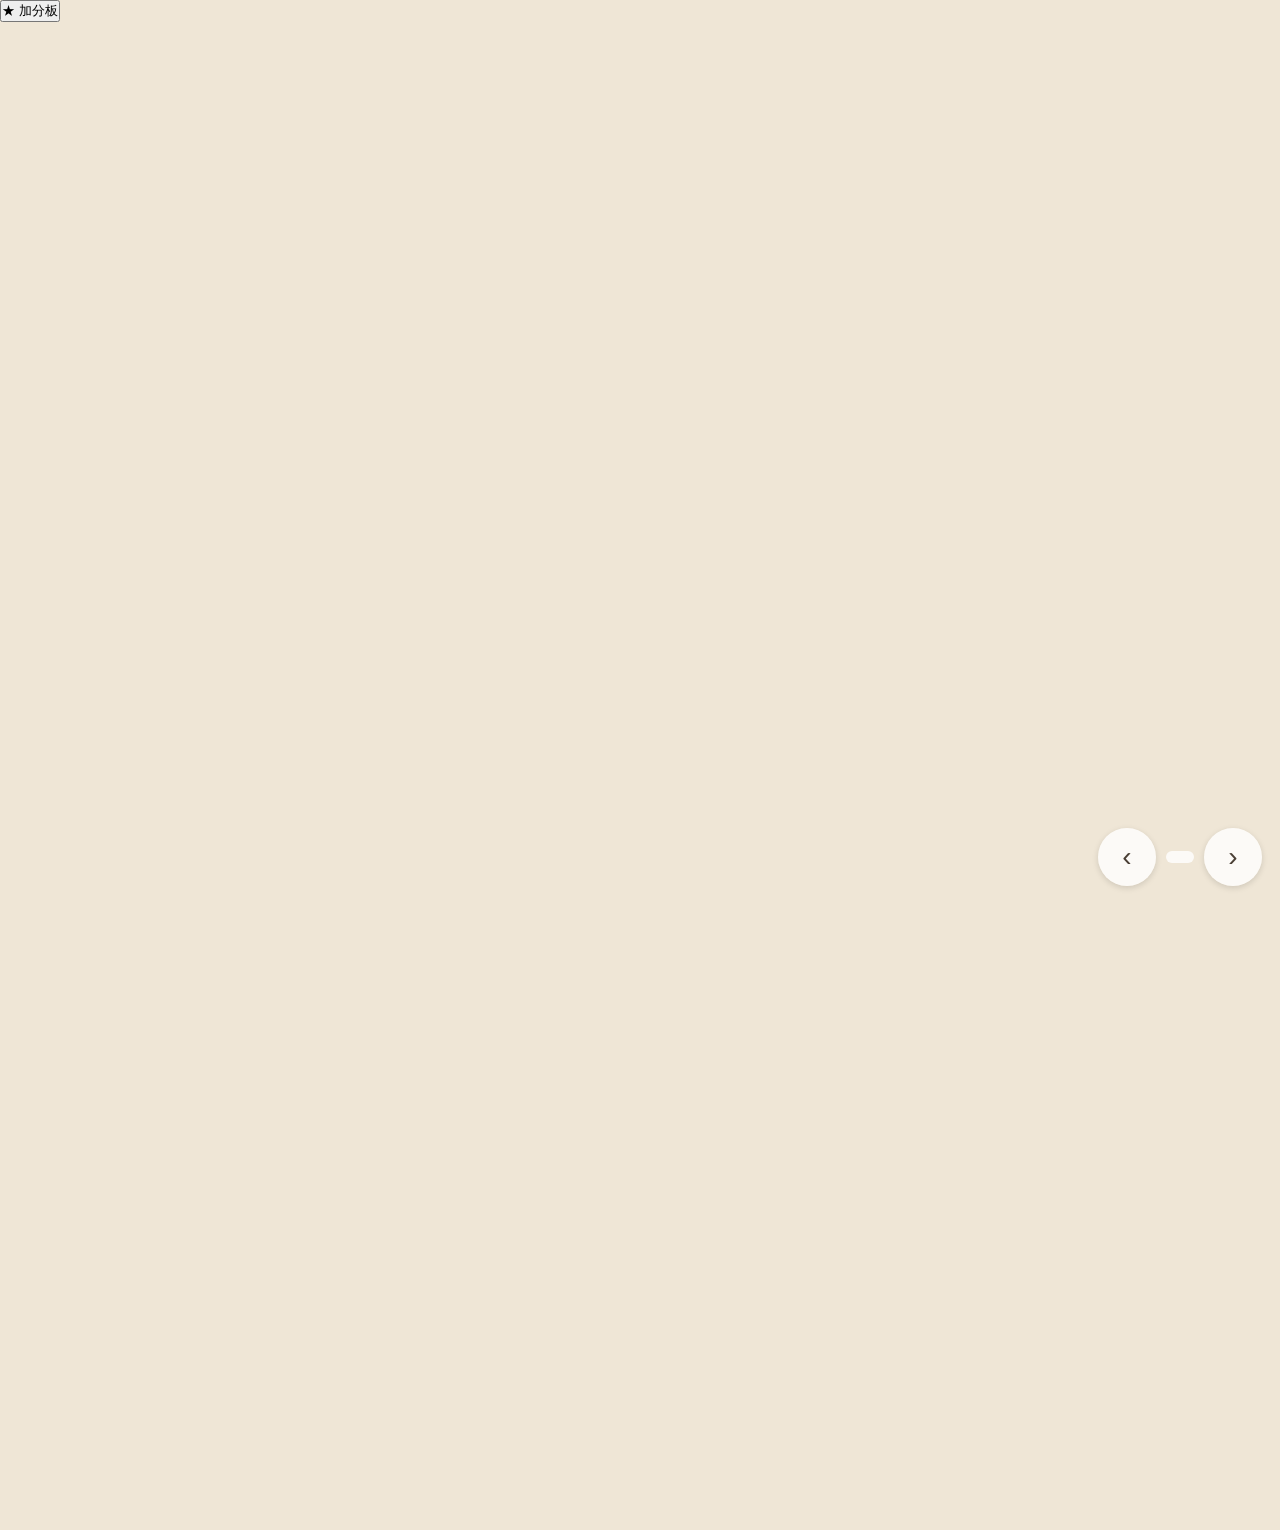
==== index.html @ 095a4ff4 "Add files via upload" ====
<!doctype html><html lang="zh-Hant-TW"><head><meta charset="utf-8"><meta name="viewport" content="width=device-width,initial-scale=1"><title>照片尋寶大冒險</title>
<link rel="preload" href="assets/huninn-subset.woff2" as="font" type="font/woff2" crossorigin><link rel="stylesheet" href="assets/tools.css"><style>@font-face{font-family:'Huninn';src:url('assets/huninn-subset.woff2') format('woff2');font-display:block}
:root{--cream:#FFF8EC;--sky:#BFE3F5;--mint:#C8EBD9;--butter:#FFE9A8;--blush:#F9D0D6;--ink:#4A3F35;--ink2:#7a6e63}
*{box-sizing:border-box;margin:0;padding:0}html,body{height:100%;background:#efe6d6;overflow:hidden}
body{font-family:'Huninn','jf open 粉圓','Noto Sans TC','Noto Sans CJK TC','Microsoft JhengHei',sans-serif;color:var(--ink)}
#stage{position:absolute;left:50%;top:50%;width:1920px;height:1080px;transform-origin:0 0}
.slide{position:absolute;inset:0;padding:80px 110px;display:none;flex-direction:column;align-items:center;background-color:var(--cream);overflow:hidden}
.slide.on{display:flex;animation:fade .45s ease}@keyframes fade{from{opacity:0;transform:translateY(14px)}to{opacity:1}}
.slide::before{content:'';position:absolute;inset:0;pointer-events:none;opacity:.5;background-image:url("data:image/svg+xml;utf8,<svg xmlns='http://www.w3.org/2000/svg' width='300' height='300'><filter id='n'><feTurbulence type='fractalNoise' baseFrequency='.8' numOctaves='3'/><feColorMatrix values='0 0 0 0 .55 0 0 0 0 .45 0 0 0 0 .3 0 0 0 .09 0'/></filter><rect width='100%' height='100%' filter='url(%23n)'/></svg>")}
.slide>*{position:relative;z-index:1}
.bg1{background:radial-gradient(closest-side,#BFE3F5cc,#BFE3F500) -120px -160px/900px 800px no-repeat,radial-gradient(closest-side,#F9D0D6cc,#F9D0D600) 1350px 620px/800px 700px no-repeat,radial-gradient(closest-side,#FFE9A8bb,#FFE9A800) 1250px -200px/700px 600px no-repeat,radial-gradient(closest-side,#C8EBD9bb,#C8EBD900) -100px 700px/700px 600px no-repeat,#FFF8EC}
.bg2{background:radial-gradient(closest-side,#C8EBD9cc,#C8EBD900) 1300px -180px/900px 800px no-repeat,radial-gradient(closest-side,#FFE9A8cc,#FFE9A800) -180px 600px/850px 700px no-repeat,radial-gradient(closest-side,#F9D0D6aa,#F9D0D600) 1450px 720px/600px 500px no-repeat,#FFF8EC}
.bg3{background:radial-gradient(closest-side,#F9D0D6cc,#F9D0D600) -150px -150px/850px 750px no-repeat,radial-gradient(closest-side,#BFE3F5cc,#BFE3F500) 1300px 600px/900px 750px no-repeat,radial-gradient(closest-side,#FFE9A8aa,#FFE9A800) 700px 800px/700px 500px no-repeat,#FFF8EC}
.bg4{background:radial-gradient(closest-side,#FFE9A8cc,#FFE9A800) -150px -180px/850px 750px no-repeat,radial-gradient(closest-side,#C8EBD9cc,#C8EBD900) 1350px 650px/800px 700px no-repeat,radial-gradient(closest-side,#BFE3F5aa,#BFE3F500) 1400px -200px/600px 600px no-repeat,#FFF8EC}
h1{font-size:170px;line-height:1.12;text-align:center;font-weight:normal;letter-spacing:8px;color:#3d6f9c;text-shadow:6px 6px 0 #fff}
h2{font-size:84px;font-weight:normal;margin-bottom:50px;letter-spacing:4px;padding:0 40px;background:linear-gradient(transparent 62%,#FFE9A8 62%,#FFE9A8 92%,transparent 92%)}
.title{justify-content:center}.kicker{font-size:44px;color:var(--ink2);background:#fff9;border-radius:40px;padding:10px 40px;margin-bottom:30px}
.steps3,.end3{display:flex;gap:36px;align-items:center;margin-top:60px;font-size:52px}.steps3>span:not(.arr),.end3>span{display:flex;align-items:center;gap:18px;background:#fffc;border-radius:60px;padding:14px 38px 14px 18px;box-shadow:0 6px 0 #0000000d}
.arr{color:#c9b9a5}.end{font-size:190px;color:#e07a8b}.big{font-size:60px;margin-top:20px}.end3{font-size:44px;gap:30px}
.cards3{display:flex;gap:56px;flex:1;align-items:center}.card{width:500px;height:560px;border-radius:60px;display:flex;flex-direction:column;align-items:center;justify-content:center;gap:24px;box-shadow:0 12px 0 #0000000f;border:5px solid #fff}
.card b{font-size:72px;font-weight:normal}.card p{font-size:46px;text-align:center;line-height:1.45;color:#5c5147}
.c-sky{background:#BFE3F5}.c-butter{background:#FFE9A8}.c-blush{background:#F9D0D6}
.rules{display:grid;grid-template-columns:1fr 1fr;gap:36px 56px;width:100%}.rule{display:flex;align-items:center;gap:34px;background:#fffd;border-radius:48px;padding:28px 40px;box-shadow:0 8px 0 #0000000d}
.ri{width:150px;height:150px;border-radius:50%;background:var(--mint);display:flex;align-items:center;justify-content:center;flex:none}.rule:nth-child(2) .ri{background:var(--sky)}.rule:nth-child(3) .ri{background:var(--blush)}.rule:nth-child(4) .ri{background:var(--butter)}
.rule b{font-size:62px;font-weight:normal}.rule p{font-size:40px;color:var(--ink2);margin-top:6px}
.banner{margin-top:44px;font-size:52px;background:#F9D0D6;border-radius:50px;padding:18px 56px}.banner b{color:#c0394f;font-weight:normal}
.cabs4{display:flex;gap:44px;flex:1;align-items:center}.cabc{width:370px;height:470px;background:#fffd;border-radius:50px;display:flex;flex-direction:column;align-items:center;justify-content:center;gap:26px;box-shadow:0 10px 0 #0000000d}
.cabc b{font-size:62px;font-weight:normal}.cabc:nth-child(1){border-bottom:14px solid var(--sky)}.cabc:nth-child(2){border-bottom:14px solid var(--butter)}.cabc:nth-child(3){border-bottom:14px solid var(--mint)}.cabc:nth-child(4){border-bottom:14px solid var(--blush)}
.foot{font-size:48px;margin-top:20px}.foot b{font-weight:normal;color:#3d6f9c}
.groups{display:flex;gap:56px;flex:1;align-items:center}.grp{width:500px;height:600px;border-radius:60px;border:8px solid;display:flex;flex-direction:column;align-items:center;justify-content:center;gap:10px}
.grp b{font-size:86px;font-weight:normal}.grp span{font-size:54px}.grp p{font-size:42px;text-align:center;line-height:1.5;margin-top:16px}.grp em{font-style:normal;color:#fff;border-radius:16px;padding:0 14px}.grp strong{font-weight:normal;font-size:52px}
.w5{display:flex;gap:30px;flex:1;align-items:center}.w{width:322px;height:620px;border-radius:56px;background:#fffd;border-top:22px solid var(--c);display:flex;flex-direction:column;align-items:center;padding-top:34px;box-shadow:0 10px 0 #0000000d}
.wi{width:150px;height:150px;border-radius:50%;background:var(--c);display:flex;align-items:center;justify-content:center}.w b{font-size:120px;font-weight:normal;line-height:1.25}
.wq{font-size:44px;text-align:center}.wf{font-size:34px;color:var(--ink2);margin-top:22px;background:#f6efe3;border-radius:20px;padding:6px 16px}
.toolslide{padding:70px 100px}
.reveal{flex-direction:row;align-items:center;gap:64px;padding:70px 90px}
.ph{background:#fff;padding:22px 22px 60px;border-radius:14px;box-shadow:0 18px 40px #6b553a33;transform:rotate(-1.6deg);flex:none}
.ph img{display:block;width:1040px;height:780px;object-fit:cover;border-radius:6px}.ph.wide img{width:1010px;height:568px}
.tape{position:absolute;top:-26px;left:50%;width:220px;height:52px;margin-left:-110px;background:#FFE9A8cc;transform:rotate(3deg);border-radius:4px}
.side{flex:1;display:flex;flex-direction:column;align-items:flex-start}.gt{color:#fff;font-size:40px;border-radius:40px;padding:6px 30px;border:5px solid #fff}
h3{font-size:84px;font-weight:normal;margin-top:16px;line-height:1.2}.codes{font-size:38px;color:var(--ink2);margin-bottom:18px}
.pr{list-style:none;display:flex;flex-direction:column;gap:20px;width:100%}.pr li{display:flex;align-items:center;gap:20px;background:#fffd;border-radius:40px;padding:8px 22px 8px 10px;border-left:16px solid var(--c)}
.pi{width:84px;height:84px;border-radius:50%;background:var(--c);display:flex;align-items:center;justify-content:center;flex:none}.pk{font-size:64px}.pq{font-size:46px;white-space:nowrap}
#nav{position:fixed;right:18px;bottom:14px;display:flex;gap:10px;align-items:center;z-index:9;font-family:inherit}
#nav button{width:58px;height:58px;border-radius:50%;border:none;background:#ffffffcc;color:#4A3F35;font-size:28px;cursor:pointer;box-shadow:0 2px 6px #0002}#count{background:#ffffffcc;border-radius:20px;padding:6px 14px;font-size:20px}
#bar{position:fixed;left:0;bottom:0;height:6px;background:linear-gradient(90deg,#8CC8EA,#8FD3B0,#F7C873,#F4A6B5);transition:width .3s;z-index:9}
body.shot #nav,body.shot #bar{display:none}
</style></head><body>
<div id="stage"><section class="slide bg1 title"><div class="kicker">資源班 · 戶外教學回顧</div><h1>照片尋寶<br>大冒險</h1>
<div class="steps3"><span><svg viewBox="0 0 64 64" width="70" height="70" aria-hidden="true"><circle cx="32" cy="32" r="31" fill="#BFE3F5"/><g fill="none" stroke="#4A3F35" stroke-width="3.6" stroke-linecap="round" stroke-linejoin="round"><circle cx="28" cy="28" r="13"/><path d="M38 38l12 12"/></g></svg>找一找</span><span class="arr">→</span><span><svg viewBox="0 0 64 64" width="70" height="70" aria-hidden="true"><circle cx="32" cy="32" r="31" fill="#FFE9A8"/><path d="M14 18h12a6 6 0 1 1 12 0h12v12a6 6 0 1 0 0 12v12H38a6 6 0 1 0-12 0H14V42a6 6 0 1 1 0-12z" fill="none" stroke="#4A3F35" stroke-width="3.6" stroke-linecap="round" stroke-linejoin="round"/></svg>拼一拼</span><span class="arr">→</span><span><svg viewBox="0 0 64 64" width="70" height="70" aria-hidden="true"><circle cx="32" cy="32" r="31" fill="#F9D0D6"/><g fill="none" stroke="#4A3F35" stroke-width="3.6" stroke-linecap="round" stroke-linejoin="round"><path d="M12 16h40v24H30l-10 9v-9h-8z"/><path d="M21 28h0M32 28h0M43 28h0" stroke-width="5"/></g></svg>說一說</span></div></section><section class="slide bg2"><h2>今天的任務</h2><div class="cards3">
<div class="card c-sky"><svg viewBox="0 0 64 64" width="110" height="110" aria-hidden="true"><g fill="none" stroke="#4A3F35" stroke-width="3.6" stroke-linecap="round" stroke-linejoin="round"><circle cx="28" cy="28" r="13"/><path d="M38 38l12 12"/></g></svg><b>1　找一找</b><p>照片被切成兩半，<br>藏在教室的櫃子裡</p></div>
<div class="card c-butter"><svg viewBox="0 0 64 64" width="110" height="110" aria-hidden="true"><path d="M14 18h12a6 6 0 1 1 12 0h12v12a6 6 0 1 0 0 12v12H38a6 6 0 1 0-12 0H14V42a6 6 0 1 1 0-12z" fill="none" stroke="#4A3F35" stroke-width="3.6" stroke-linecap="round" stroke-linejoin="round"/></svg><b>2　拼一拼</b><p>找到兩半，<br>把照片拼回來</p></div>
<div class="card c-blush"><svg viewBox="0 0 64 64" width="110" height="110" aria-hidden="true"><g fill="none" stroke="#4A3F35" stroke-width="3.6" stroke-linecap="round" stroke-linejoin="round"><path d="M12 16h40v24H30l-10 9v-9h-8z"/><path d="M21 28h0M32 28h0M43 28h0" stroke-width="5"/></g></svg><b>3　說一說</b><p>用「人事時地物」<br>說照片的故事</p></div></div></section><section class="slide bg3"><h2>尋寶規則</h2><div class="rules"><div class="rule"><div class="ri"><svg viewBox="0 0 64 64" width="96" height="96" aria-hidden="true"><g fill="none" stroke="#4A3F35" stroke-width="3.6" stroke-linecap="round" stroke-linejoin="round"><circle cx="22" cy="24" r="7"/><circle cx="42" cy="24" r="7"/><path d="M10 50c0-8 5-13 12-13s12 5 12 13M30 50c0-8 5-13 12-13s12 5 12 13"/></g></svg></div><div><b>兩個人一起找</b><p>手牽手，一起走</p></div></div><div class="rule"><div class="ri"><svg viewBox="0 0 64 64" width="96" height="96" aria-hidden="true"><g fill="none" stroke="#4A3F35" stroke-width="3.6" stroke-linecap="round" stroke-linejoin="round"><rect x="15" y="10" width="34" height="44" rx="4"/><path d="M32 10v44M27 32h0M37 32h0"/></g></svg></div><div><b>去四個櫃子找</b><p>每個櫃子都可能有</p></div></div><div class="rule"><div class="ri"><svg viewBox="0 0 64 64" width="96" height="96" aria-hidden="true"><path d="M32 50S13 38 13 25a9.5 9.5 0 0 1 19-3 9.5 9.5 0 0 1 19 3c0 13-19 25-19 25z" fill="none" stroke="#4A3F35" stroke-width="3.6" stroke-linecap="round" stroke-linejoin="round"/></svg></div><div><b>輕輕開、輕輕關</b><p>櫃子和東西要愛惜</p></div></div><div class="rule"><div class="ri"><svg viewBox="0 0 64 64" width="96" height="96" aria-hidden="true"><g fill="none" stroke="#4A3F35" stroke-width="3.6" stroke-linecap="round" stroke-linejoin="round"><path d="M20 10v26h24V10M18 36h28M22 36v18M42 36v18M20 22h24"/></g></svg></div><div><b>找齊 4 片回座位</b><p>安靜坐好等大家</p></div></div></div>
<div class="banner">看到別組的照片：<b>不要拿</b>，輕輕放回去</div></section><section class="slide bg4"><h2>寶藏藏在這四個櫃子</h2><div class="cabs4"><div class="cabc"><svg viewBox="0 0 100 100" width="210" height="210"><rect x="8" y="8" width="84" height="84" rx="10" fill="#FFFDF7" fill="none" stroke="#4A3F35" stroke-width="3" stroke-linecap="round" stroke-linejoin="round"/><path d="M8 36h84M8 64h84" fill="none" stroke="#4A3F35" stroke-width="3" stroke-linecap="round" stroke-linejoin="round"/><rect x="16" y="12" width="9" height="24" rx="2" fill="#F4A6B5" fill="none" stroke="#4A3F35" stroke-width="3" stroke-linecap="round" stroke-linejoin="round"/><rect x="19" y="40" width="9" height="24" rx="2" fill="#F4A6B5" fill="none" stroke="#4A3F35" stroke-width="3" stroke-linecap="round" stroke-linejoin="round"/><rect x="28" y="16" width="9" height="20" rx="2" fill="#8CC8EA" fill="none" stroke="#4A3F35" stroke-width="3" stroke-linecap="round" stroke-linejoin="round"/><rect x="31" y="44" width="9" height="20" rx="2" fill="#C4B2E8" fill="none" stroke="#4A3F35" stroke-width="3" stroke-linecap="round" stroke-linejoin="round"/><rect x="40" y="12" width="9" height="24" rx="2" fill="#F7C873" fill="none" stroke="#4A3F35" stroke-width="3" stroke-linecap="round" stroke-linejoin="round"/><rect x="43" y="40" width="9" height="24" rx="2" fill="#8FD3B0" fill="none" stroke="#4A3F35" stroke-width="3" stroke-linecap="round" stroke-linejoin="round"/><rect x="52" y="16" width="9" height="20" rx="2" fill="#8FD3B0" fill="none" stroke="#4A3F35" stroke-width="3" stroke-linecap="round" stroke-linejoin="round"/><rect x="55" y="44" width="9" height="20" rx="2" fill="#F7C873" fill="none" stroke="#4A3F35" stroke-width="3" stroke-linecap="round" stroke-linejoin="round"/><rect x="64" y="12" width="9" height="24" rx="2" fill="#C4B2E8" fill="none" stroke="#4A3F35" stroke-width="3" stroke-linecap="round" stroke-linejoin="round"/><rect x="67" y="40" width="9" height="24" rx="2" fill="#8CC8EA" fill="none" stroke="#4A3F35" stroke-width="3" stroke-linecap="round" stroke-linejoin="round"/><rect x="76" y="16" width="9" height="20" rx="2" fill="#F4A6B5" fill="none" stroke="#4A3F35" stroke-width="3" stroke-linecap="round" stroke-linejoin="round"/><rect x="79" y="44" width="9" height="20" rx="2" fill="#F4A6B5" fill="none" stroke="#4A3F35" stroke-width="3" stroke-linecap="round" stroke-linejoin="round"/><rect x="20" y="70" width="60" height="16" rx="4" fill="#FFE9A8" fill="none" stroke="#4A3F35" stroke-width="3" stroke-linecap="round" stroke-linejoin="round"/></svg><b>書櫃</b></div><div class="cabc"><svg viewBox="0 0 100 100" width="210" height="210"><rect x="8" y="8" width="84" height="84" rx="10" fill="#FFFDF7" fill="none" stroke="#4A3F35" stroke-width="3" stroke-linecap="round" stroke-linejoin="round"/><path d="M50 8v84" fill="none" stroke="#4A3F35" stroke-width="3" stroke-linecap="round" stroke-linejoin="round"/><circle cx="44" cy="50" r="2.5" fill="#4A3F35"/><circle cx="56" cy="50" r="2.5" fill="#4A3F35"/><path d="M50 22l5 10 11 1.5-8 7.5 2 11-10-5.5-10 5.5 2-11-8-7.5 11-1.5z" fill="#F7C873" stroke="#4A3F35" stroke-width="2.5" stroke-linejoin="round"/><rect x="32" y="64" width="36" height="20" rx="3" fill="#F4A6B5" fill="none" stroke="#4A3F35" stroke-width="3" stroke-linecap="round" stroke-linejoin="round"/><path d="M50 64v20" fill="none" stroke="#4A3F35" stroke-width="3" stroke-linecap="round" stroke-linejoin="round"/></svg><b>獎品櫃</b></div><div class="cabc"><svg viewBox="0 0 100 100" width="210" height="210"><rect x="8" y="8" width="84" height="84" rx="10" fill="#8CC8EA55" fill="none" stroke="#4A3F35" stroke-width="3" stroke-linecap="round" stroke-linejoin="round"/><path d="M8 50h84" fill="none" stroke="#4A3F35" stroke-width="3" stroke-linecap="round" stroke-linejoin="round"/><rect x="40" y="26" width="20" height="5" rx="2.5" fill="#4A3F35"/><rect x="40" y="68" width="20" height="5" rx="2.5" fill="#4A3F35"/><circle cx="78" cy="22" r="0"/><text x="50" y="47" font-size="0"/><circle cx="80" cy="80" r="15" fill="#fff" stroke="#4A3F35" stroke-width="2.5"/><text x="80" y="86.5" text-anchor="middle" font-size="18" fill="#4A3F35" font-family="Huninn">前</text></svg><b>前面櫃子</b></div><div class="cabc"><svg viewBox="0 0 100 100" width="210" height="210"><rect x="8" y="8" width="84" height="84" rx="10" fill="#8FD3B055" fill="none" stroke="#4A3F35" stroke-width="3" stroke-linecap="round" stroke-linejoin="round"/><path d="M8 50h84" fill="none" stroke="#4A3F35" stroke-width="3" stroke-linecap="round" stroke-linejoin="round"/><rect x="40" y="26" width="20" height="5" rx="2.5" fill="#4A3F35"/><rect x="40" y="68" width="20" height="5" rx="2.5" fill="#4A3F35"/><circle cx="78" cy="22" r="0"/><text x="50" y="47" font-size="0"/><circle cx="80" cy="80" r="15" fill="#fff" stroke="#4A3F35" stroke-width="2.5"/><text x="80" y="86.5" text-anchor="middle" font-size="18" fill="#4A3F35" font-family="Huninn">後</text></svg><b>後面櫃子</b></div></div><p class="foot">打開櫃子，<b>看一看、找一找</b>。找完記得關好喔！</p></section><section class="slide bg1"><h2>認識你的組別</h2><div class="groups"><div class="grp" style="background:#FBD9D6;border-color:#E0564F"><svg viewBox="0 0 100 100" width="150" height="150" fill="#E0564F" stroke="#fff" stroke-width="6" stroke-linejoin="round"><path d="M50 6l13 28 30 3-23 20 7 30-27-16-27 16 7-30L7 37l30-3z"/></svg><b style="color:#E0564F">第1組</b><span>紅色 ★</span><p>找 <em style="background:#E0564F">★</em> 標籤的照片<br>一共 <strong>4 片</strong></p></div><div class="grp" style="background:#D3E6F7;border-color:#3A7FC2"><svg viewBox="0 0 100 100" width="150" height="150" fill="#3A7FC2" stroke="#fff" stroke-width="6" stroke-linejoin="round"><circle cx="50" cy="50" r="40"/></svg><b style="color:#3A7FC2">第2組</b><span>藍色 ●</span><p>找 <em style="background:#3A7FC2">●</em> 標籤的照片<br>一共 <strong>4 片</strong></p></div><div class="grp" style="background:#D2EEDD;border-color:#3C9A63"><svg viewBox="0 0 100 100" width="150" height="150" fill="#3C9A63" stroke="#fff" stroke-width="6" stroke-linejoin="round"><path d="M50 8l44 80H6z"/></svg><b style="color:#3C9A63">第3組</b><span>綠色 ▲</span><p>找 <em style="background:#3C9A63">▲</em> 標籤的照片<br>一共 <strong>4 片</strong></p></div></div><p class="foot">看照片角落的標籤：顏色＋符號＝你們組的！</p></section><section class="slide bg2"><h2>人、事、時、地、物</h2><div class="w5"><div class="w" style="--c:#F4A6B5"><div class="wi"><svg viewBox="0 0 64 64" width="100" height="100" aria-hidden="true"><circle cx="32" cy="23" r="9" fill="none" stroke="#4A3F35" stroke-width="3.6" stroke-linecap="round" stroke-linejoin="round"/><path d="M16 50c0-9 7-15 16-15s16 6 16 15" fill="none" stroke="#4A3F35" stroke-width="3.6" stroke-linecap="round" stroke-linejoin="round"/></svg></div><b>人</b><p class="wq">照片裡有誰？</p><p class="wf">照片裡有＿＿＿</p></div><div class="w" style="--c:#F7C873"><div class="wi"><svg viewBox="0 0 64 64" width="100" height="100" aria-hidden="true"><g fill="none" stroke="#4A3F35" stroke-width="3.6" stroke-linecap="round" stroke-linejoin="round"><ellipse cx="24" cy="38" rx="6" ry="9"/><ellipse cx="41" cy="26" rx="6" ry="9"/></g><g fill="#4A3F35"><circle cx="19" cy="25" r="2.2"/><circle cx="25" cy="24" r="2.2"/><circle cx="30" cy="26" r="2.2"/><circle cx="36" cy="13" r="2.2"/><circle cx="42" cy="12" r="2.2"/><circle cx="47" cy="14" r="2.2"/></g></svg></div><b>事</b><p class="wq">他們在做什麼？</p><p class="wf">他們在＿＿＿</p></div><div class="w" style="--c:#8CC8EA"><div class="wi"><svg viewBox="0 0 64 64" width="100" height="100" aria-hidden="true"><circle cx="32" cy="32" r="18" fill="none" stroke="#4A3F35" stroke-width="3.6" stroke-linecap="round" stroke-linejoin="round"/><path d="M32 22v11l8 5" fill="none" stroke="#4A3F35" stroke-width="3.6" stroke-linecap="round" stroke-linejoin="round"/></svg></div><b>時</b><p class="wq">什麼時候？</p><p class="wf">＿＿＿</p></div><div class="w" style="--c:#8FD3B0"><div class="wi"><svg viewBox="0 0 64 64" width="100" height="100" aria-hidden="true"><path d="M32 51s-14-14-14-25a14 14 0 0 1 28 0c0 11-14 25-14 25z" fill="none" stroke="#4A3F35" stroke-width="3.6" stroke-linecap="round" stroke-linejoin="round"/><circle cx="32" cy="26" r="5" fill="none" stroke="#4A3F35" stroke-width="3.6" stroke-linecap="round" stroke-linejoin="round"/></svg></div><b>地</b><p class="wq">在哪裡？</p><p class="wf">在＿＿＿</p></div><div class="w" style="--c:#C4B2E8"><div class="wi"><svg viewBox="0 0 64 64" width="100" height="100" aria-hidden="true"><g fill="none" stroke="#4A3F35" stroke-width="3.6" stroke-linecap="round" stroke-linejoin="round"><rect x="15" y="27" width="34" height="22" rx="3"/><rect x="12" y="19" width="40" height="9" rx="3"/><path d="M32 19v30"/><path d="M32 19c-4-8-13-7-11-1 1 2 6 2 11 1zM32 19c4-8 13-7 11-1-1 2-6 2-11 1z"/></g></svg></div><b>物</b><p class="wq">看到什麼東西？</p><p class="wf">我看到＿＿＿</p></div></div><p class="foot">說完整的句子：「照片裡有… 他們在…」</p></section><section class="slide bg4 toolslide" data-tool="wheel"><div class="ph-wheel" style="width:100%;flex:1;display:flex"></div></section><section class="slide bg2 reveal"><div class="ph "><div class="tape"></div><img src="assets/photo1.jpg" alt="照片1"></div>
<div class="side"><div class="gt" style="background:#E0564F">★ 第1組 紅色</div><h3>揭曉！照片 1</h3><div class="codes">1-A ＋ 1-B</div><ul class="pr"><li style="--c:#F4A6B5"><span class="pi"><svg viewBox="0 0 64 64" width="56" height="56" aria-hidden="true"><circle cx="32" cy="23" r="9" fill="none" stroke="#4A3F35" stroke-width="3.6" stroke-linecap="round" stroke-linejoin="round"/><path d="M16 50c0-9 7-15 16-15s16 6 16 15" fill="none" stroke="#4A3F35" stroke-width="3.6" stroke-linecap="round" stroke-linejoin="round"/></svg></span><span class="pk">人</span><span class="pq">照片裡有誰？</span></li><li style="--c:#F7C873"><span class="pi"><svg viewBox="0 0 64 64" width="56" height="56" aria-hidden="true"><g fill="none" stroke="#4A3F35" stroke-width="3.6" stroke-linecap="round" stroke-linejoin="round"><ellipse cx="24" cy="38" rx="6" ry="9"/><ellipse cx="41" cy="26" rx="6" ry="9"/></g><g fill="#4A3F35"><circle cx="19" cy="25" r="2.2"/><circle cx="25" cy="24" r="2.2"/><circle cx="30" cy="26" r="2.2"/><circle cx="36" cy="13" r="2.2"/><circle cx="42" cy="12" r="2.2"/><circle cx="47" cy="14" r="2.2"/></g></svg></span><span class="pk">事</span><span class="pq">他們在做什麼？</span></li><li style="--c:#8CC8EA"><span class="pi"><svg viewBox="0 0 64 64" width="56" height="56" aria-hidden="true"><circle cx="32" cy="32" r="18" fill="none" stroke="#4A3F35" stroke-width="3.6" stroke-linecap="round" stroke-linejoin="round"/><path d="M32 22v11l8 5" fill="none" stroke="#4A3F35" stroke-width="3.6" stroke-linecap="round" stroke-linejoin="round"/></svg></span><span class="pk">時</span><span class="pq">什麼時候？</span></li><li style="--c:#8FD3B0"><span class="pi"><svg viewBox="0 0 64 64" width="56" height="56" aria-hidden="true"><path d="M32 51s-14-14-14-25a14 14 0 0 1 28 0c0 11-14 25-14 25z" fill="none" stroke="#4A3F35" stroke-width="3.6" stroke-linecap="round" stroke-linejoin="round"/><circle cx="32" cy="26" r="5" fill="none" stroke="#4A3F35" stroke-width="3.6" stroke-linecap="round" stroke-linejoin="round"/></svg></span><span class="pk">地</span><span class="pq">在哪裡？</span></li><li style="--c:#C4B2E8"><span class="pi"><svg viewBox="0 0 64 64" width="56" height="56" aria-hidden="true"><g fill="none" stroke="#4A3F35" stroke-width="3.6" stroke-linecap="round" stroke-linejoin="round"><rect x="15" y="27" width="34" height="22" rx="3"/><rect x="12" y="19" width="40" height="9" rx="3"/><path d="M32 19v30"/><path d="M32 19c-4-8-13-7-11-1 1 2 6 2 11 1zM32 19c4-8 13-7 11-1-1 2-6 2-11 1z"/></g></svg></span><span class="pk">物</span><span class="pq">看到什麼東西？</span></li></ul></div></section><section class="slide bg3 reveal"><div class="ph "><div class="tape"></div><img src="assets/photo2.jpg" alt="照片2"></div>
<div class="side"><div class="gt" style="background:#E0564F">★ 第1組 紅色</div><h3>揭曉！照片 2</h3><div class="codes">2-A ＋ 2-B</div><ul class="pr"><li style="--c:#F4A6B5"><span class="pi"><svg viewBox="0 0 64 64" width="56" height="56" aria-hidden="true"><circle cx="32" cy="23" r="9" fill="none" stroke="#4A3F35" stroke-width="3.6" stroke-linecap="round" stroke-linejoin="round"/><path d="M16 50c0-9 7-15 16-15s16 6 16 15" fill="none" stroke="#4A3F35" stroke-width="3.6" stroke-linecap="round" stroke-linejoin="round"/></svg></span><span class="pk">人</span><span class="pq">照片裡有誰？</span></li><li style="--c:#F7C873"><span class="pi"><svg viewBox="0 0 64 64" width="56" height="56" aria-hidden="true"><g fill="none" stroke="#4A3F35" stroke-width="3.6" stroke-linecap="round" stroke-linejoin="round"><ellipse cx="24" cy="38" rx="6" ry="9"/><ellipse cx="41" cy="26" rx="6" ry="9"/></g><g fill="#4A3F35"><circle cx="19" cy="25" r="2.2"/><circle cx="25" cy="24" r="2.2"/><circle cx="30" cy="26" r="2.2"/><circle cx="36" cy="13" r="2.2"/><circle cx="42" cy="12" r="2.2"/><circle cx="47" cy="14" r="2.2"/></g></svg></span><span class="pk">事</span><span class="pq">他們在做什麼？</span></li><li style="--c:#8CC8EA"><span class="pi"><svg viewBox="0 0 64 64" width="56" height="56" aria-hidden="true"><circle cx="32" cy="32" r="18" fill="none" stroke="#4A3F35" stroke-width="3.6" stroke-linecap="round" stroke-linejoin="round"/><path d="M32 22v11l8 5" fill="none" stroke="#4A3F35" stroke-width="3.6" stroke-linecap="round" stroke-linejoin="round"/></svg></span><span class="pk">時</span><span class="pq">什麼時候？</span></li><li style="--c:#8FD3B0"><span class="pi"><svg viewBox="0 0 64 64" width="56" height="56" aria-hidden="true"><path d="M32 51s-14-14-14-25a14 14 0 0 1 28 0c0 11-14 25-14 25z" fill="none" stroke="#4A3F35" stroke-width="3.6" stroke-linecap="round" stroke-linejoin="round"/><circle cx="32" cy="26" r="5" fill="none" stroke="#4A3F35" stroke-width="3.6" stroke-linecap="round" stroke-linejoin="round"/></svg></span><span class="pk">地</span><span class="pq">在哪裡？</span></li><li style="--c:#C4B2E8"><span class="pi"><svg viewBox="0 0 64 64" width="56" height="56" aria-hidden="true"><g fill="none" stroke="#4A3F35" stroke-width="3.6" stroke-linecap="round" stroke-linejoin="round"><rect x="15" y="27" width="34" height="22" rx="3"/><rect x="12" y="19" width="40" height="9" rx="3"/><path d="M32 19v30"/><path d="M32 19c-4-8-13-7-11-1 1 2 6 2 11 1zM32 19c4-8 13-7 11-1-1 2-6 2-11 1z"/></g></svg></span><span class="pk">物</span><span class="pq">看到什麼東西？</span></li></ul></div></section><section class="slide bg4 reveal"><div class="ph wide"><div class="tape"></div><img src="assets/photo3.jpg" alt="照片3"></div>
<div class="side"><div class="gt" style="background:#3A7FC2">● 第2組 藍色</div><h3>揭曉！照片 3</h3><div class="codes">3-A ＋ 3-B</div><ul class="pr"><li style="--c:#F4A6B5"><span class="pi"><svg viewBox="0 0 64 64" width="56" height="56" aria-hidden="true"><circle cx="32" cy="23" r="9" fill="none" stroke="#4A3F35" stroke-width="3.6" stroke-linecap="round" stroke-linejoin="round"/><path d="M16 50c0-9 7-15 16-15s16 6 16 15" fill="none" stroke="#4A3F35" stroke-width="3.6" stroke-linecap="round" stroke-linejoin="round"/></svg></span><span class="pk">人</span><span class="pq">照片裡有誰？</span></li><li style="--c:#F7C873"><span class="pi"><svg viewBox="0 0 64 64" width="56" height="56" aria-hidden="true"><g fill="none" stroke="#4A3F35" stroke-width="3.6" stroke-linecap="round" stroke-linejoin="round"><ellipse cx="24" cy="38" rx="6" ry="9"/><ellipse cx="41" cy="26" rx="6" ry="9"/></g><g fill="#4A3F35"><circle cx="19" cy="25" r="2.2"/><circle cx="25" cy="24" r="2.2"/><circle cx="30" cy="26" r="2.2"/><circle cx="36" cy="13" r="2.2"/><circle cx="42" cy="12" r="2.2"/><circle cx="47" cy="14" r="2.2"/></g></svg></span><span class="pk">事</span><span class="pq">他們在做什麼？</span></li><li style="--c:#8CC8EA"><span class="pi"><svg viewBox="0 0 64 64" width="56" height="56" aria-hidden="true"><circle cx="32" cy="32" r="18" fill="none" stroke="#4A3F35" stroke-width="3.6" stroke-linecap="round" stroke-linejoin="round"/><path d="M32 22v11l8 5" fill="none" stroke="#4A3F35" stroke-width="3.6" stroke-linecap="round" stroke-linejoin="round"/></svg></span><span class="pk">時</span><span class="pq">什麼時候？</span></li><li style="--c:#8FD3B0"><span class="pi"><svg viewBox="0 0 64 64" width="56" height="56" aria-hidden="true"><path d="M32 51s-14-14-14-25a14 14 0 0 1 28 0c0 11-14 25-14 25z" fill="none" stroke="#4A3F35" stroke-width="3.6" stroke-linecap="round" stroke-linejoin="round"/><circle cx="32" cy="26" r="5" fill="none" stroke="#4A3F35" stroke-width="3.6" stroke-linecap="round" stroke-linejoin="round"/></svg></span><span class="pk">地</span><span class="pq">在哪裡？</span></li><li style="--c:#C4B2E8"><span class="pi"><svg viewBox="0 0 64 64" width="56" height="56" aria-hidden="true"><g fill="none" stroke="#4A3F35" stroke-width="3.6" stroke-linecap="round" stroke-linejoin="round"><rect x="15" y="27" width="34" height="22" rx="3"/><rect x="12" y="19" width="40" height="9" rx="3"/><path d="M32 19v30"/><path d="M32 19c-4-8-13-7-11-1 1 2 6 2 11 1zM32 19c4-8 13-7 11-1-1 2-6 2-11 1z"/></g></svg></span><span class="pk">物</span><span class="pq">看到什麼東西？</span></li></ul></div></section><section class="slide bg1 reveal"><div class="ph wide"><div class="tape"></div><img src="assets/photo4.jpg" alt="照片4"></div>
<div class="side"><div class="gt" style="background:#3A7FC2">● 第2組 藍色</div><h3>揭曉！照片 4</h3><div class="codes">4-A ＋ 4-B</div><ul class="pr"><li style="--c:#F4A6B5"><span class="pi"><svg viewBox="0 0 64 64" width="56" height="56" aria-hidden="true"><circle cx="32" cy="23" r="9" fill="none" stroke="#4A3F35" stroke-width="3.6" stroke-linecap="round" stroke-linejoin="round"/><path d="M16 50c0-9 7-15 16-15s16 6 16 15" fill="none" stroke="#4A3F35" stroke-width="3.6" stroke-linecap="round" stroke-linejoin="round"/></svg></span><span class="pk">人</span><span class="pq">照片裡有誰？</span></li><li style="--c:#F7C873"><span class="pi"><svg viewBox="0 0 64 64" width="56" height="56" aria-hidden="true"><g fill="none" stroke="#4A3F35" stroke-width="3.6" stroke-linecap="round" stroke-linejoin="round"><ellipse cx="24" cy="38" rx="6" ry="9"/><ellipse cx="41" cy="26" rx="6" ry="9"/></g><g fill="#4A3F35"><circle cx="19" cy="25" r="2.2"/><circle cx="25" cy="24" r="2.2"/><circle cx="30" cy="26" r="2.2"/><circle cx="36" cy="13" r="2.2"/><circle cx="42" cy="12" r="2.2"/><circle cx="47" cy="14" r="2.2"/></g></svg></span><span class="pk">事</span><span class="pq">他們在做什麼？</span></li><li style="--c:#8CC8EA"><span class="pi"><svg viewBox="0 0 64 64" width="56" height="56" aria-hidden="true"><circle cx="32" cy="32" r="18" fill="none" stroke="#4A3F35" stroke-width="3.6" stroke-linecap="round" stroke-linejoin="round"/><path d="M32 22v11l8 5" fill="none" stroke="#4A3F35" stroke-width="3.6" stroke-linecap="round" stroke-linejoin="round"/></svg></span><span class="pk">時</span><span class="pq">什麼時候？</span></li><li style="--c:#8FD3B0"><span class="pi"><svg viewBox="0 0 64 64" width="56" height="56" aria-hidden="true"><path d="M32 51s-14-14-14-25a14 14 0 0 1 28 0c0 11-14 25-14 25z" fill="none" stroke="#4A3F35" stroke-width="3.6" stroke-linecap="round" stroke-linejoin="round"/><circle cx="32" cy="26" r="5" fill="none" stroke="#4A3F35" stroke-width="3.6" stroke-linecap="round" stroke-linejoin="round"/></svg></span><span class="pk">地</span><span class="pq">在哪裡？</span></li><li style="--c:#C4B2E8"><span class="pi"><svg viewBox="0 0 64 64" width="56" height="56" aria-hidden="true"><g fill="none" stroke="#4A3F35" stroke-width="3.6" stroke-linecap="round" stroke-linejoin="round"><rect x="15" y="27" width="34" height="22" rx="3"/><rect x="12" y="19" width="40" height="9" rx="3"/><path d="M32 19v30"/><path d="M32 19c-4-8-13-7-11-1 1 2 6 2 11 1zM32 19c4-8 13-7 11-1-1 2-6 2-11 1z"/></g></svg></span><span class="pk">物</span><span class="pq">看到什麼東西？</span></li></ul></div></section><section class="slide bg2 reveal"><div class="ph "><div class="tape"></div><img src="assets/photo5.jpg" alt="照片5"></div>
<div class="side"><div class="gt" style="background:#3C9A63">▲ 第3組 綠色</div><h3>揭曉！照片 5</h3><div class="codes">5-A ＋ 5-B</div><ul class="pr"><li style="--c:#F4A6B5"><span class="pi"><svg viewBox="0 0 64 64" width="56" height="56" aria-hidden="true"><circle cx="32" cy="23" r="9" fill="none" stroke="#4A3F35" stroke-width="3.6" stroke-linecap="round" stroke-linejoin="round"/><path d="M16 50c0-9 7-15 16-15s16 6 16 15" fill="none" stroke="#4A3F35" stroke-width="3.6" stroke-linecap="round" stroke-linejoin="round"/></svg></span><span class="pk">人</span><span class="pq">照片裡有誰？</span></li><li style="--c:#F7C873"><span class="pi"><svg viewBox="0 0 64 64" width="56" height="56" aria-hidden="true"><g fill="none" stroke="#4A3F35" stroke-width="3.6" stroke-linecap="round" stroke-linejoin="round"><ellipse cx="24" cy="38" rx="6" ry="9"/><ellipse cx="41" cy="26" rx="6" ry="9"/></g><g fill="#4A3F35"><circle cx="19" cy="25" r="2.2"/><circle cx="25" cy="24" r="2.2"/><circle cx="30" cy="26" r="2.2"/><circle cx="36" cy="13" r="2.2"/><circle cx="42" cy="12" r="2.2"/><circle cx="47" cy="14" r="2.2"/></g></svg></span><span class="pk">事</span><span class="pq">他們在做什麼？</span></li><li style="--c:#8CC8EA"><span class="pi"><svg viewBox="0 0 64 64" width="56" height="56" aria-hidden="true"><circle cx="32" cy="32" r="18" fill="none" stroke="#4A3F35" stroke-width="3.6" stroke-linecap="round" stroke-linejoin="round"/><path d="M32 22v11l8 5" fill="none" stroke="#4A3F35" stroke-width="3.6" stroke-linecap="round" stroke-linejoin="round"/></svg></span><span class="pk">時</span><span class="pq">什麼時候？</span></li><li style="--c:#8FD3B0"><span class="pi"><svg viewBox="0 0 64 64" width="56" height="56" aria-hidden="true"><path d="M32 51s-14-14-14-25a14 14 0 0 1 28 0c0 11-14 25-14 25z" fill="none" stroke="#4A3F35" stroke-width="3.6" stroke-linecap="round" stroke-linejoin="round"/><circle cx="32" cy="26" r="5" fill="none" stroke="#4A3F35" stroke-width="3.6" stroke-linecap="round" stroke-linejoin="round"/></svg></span><span class="pk">地</span><span class="pq">在哪裡？</span></li><li style="--c:#C4B2E8"><span class="pi"><svg viewBox="0 0 64 64" width="56" height="56" aria-hidden="true"><g fill="none" stroke="#4A3F35" stroke-width="3.6" stroke-linecap="round" stroke-linejoin="round"><rect x="15" y="27" width="34" height="22" rx="3"/><rect x="12" y="19" width="40" height="9" rx="3"/><path d="M32 19v30"/><path d="M32 19c-4-8-13-7-11-1 1 2 6 2 11 1zM32 19c4-8 13-7 11-1-1 2-6 2-11 1z"/></g></svg></span><span class="pk">物</span><span class="pq">看到什麼東西？</span></li></ul></div></section><section class="slide bg3 reveal"><div class="ph "><div class="tape"></div><img src="assets/photo6.jpg" alt="照片6"></div>
<div class="side"><div class="gt" style="background:#3C9A63">▲ 第3組 綠色</div><h3>揭曉！照片 6</h3><div class="codes">6-A ＋ 6-B</div><ul class="pr"><li style="--c:#F4A6B5"><span class="pi"><svg viewBox="0 0 64 64" width="56" height="56" aria-hidden="true"><circle cx="32" cy="23" r="9" fill="none" stroke="#4A3F35" stroke-width="3.6" stroke-linecap="round" stroke-linejoin="round"/><path d="M16 50c0-9 7-15 16-15s16 6 16 15" fill="none" stroke="#4A3F35" stroke-width="3.6" stroke-linecap="round" stroke-linejoin="round"/></svg></span><span class="pk">人</span><span class="pq">照片裡有誰？</span></li><li style="--c:#F7C873"><span class="pi"><svg viewBox="0 0 64 64" width="56" height="56" aria-hidden="true"><g fill="none" stroke="#4A3F35" stroke-width="3.6" stroke-linecap="round" stroke-linejoin="round"><ellipse cx="24" cy="38" rx="6" ry="9"/><ellipse cx="41" cy="26" rx="6" ry="9"/></g><g fill="#4A3F35"><circle cx="19" cy="25" r="2.2"/><circle cx="25" cy="24" r="2.2"/><circle cx="30" cy="26" r="2.2"/><circle cx="36" cy="13" r="2.2"/><circle cx="42" cy="12" r="2.2"/><circle cx="47" cy="14" r="2.2"/></g></svg></span><span class="pk">事</span><span class="pq">他們在做什麼？</span></li><li style="--c:#8CC8EA"><span class="pi"><svg viewBox="0 0 64 64" width="56" height="56" aria-hidden="true"><circle cx="32" cy="32" r="18" fill="none" stroke="#4A3F35" stroke-width="3.6" stroke-linecap="round" stroke-linejoin="round"/><path d="M32 22v11l8 5" fill="none" stroke="#4A3F35" stroke-width="3.6" stroke-linecap="round" stroke-linejoin="round"/></svg></span><span class="pk">時</span><span class="pq">什麼時候？</span></li><li style="--c:#8FD3B0"><span class="pi"><svg viewBox="0 0 64 64" width="56" height="56" aria-hidden="true"><path d="M32 51s-14-14-14-25a14 14 0 0 1 28 0c0 11-14 25-14 25z" fill="none" stroke="#4A3F35" stroke-width="3.6" stroke-linecap="round" stroke-linejoin="round"/><circle cx="32" cy="26" r="5" fill="none" stroke="#4A3F35" stroke-width="3.6" stroke-linecap="round" stroke-linejoin="round"/></svg></span><span class="pk">地</span><span class="pq">在哪裡？</span></li><li style="--c:#C4B2E8"><span class="pi"><svg viewBox="0 0 64 64" width="56" height="56" aria-hidden="true"><g fill="none" stroke="#4A3F35" stroke-width="3.6" stroke-linecap="round" stroke-linejoin="round"><rect x="15" y="27" width="34" height="22" rx="3"/><rect x="12" y="19" width="40" height="9" rx="3"/><path d="M32 19v30"/><path d="M32 19c-4-8-13-7-11-1 1 2 6 2 11 1zM32 19c4-8 13-7 11-1-1 2-6 2-11 1z"/></g></svg></span><span class="pk">物</span><span class="pq">看到什麼東西？</span></li></ul></div></section><section class="slide bg2 toolslide" data-tool="board"><div class="ph-board" style="width:100%;flex:1;display:flex"></div></section><section class="slide bg3 title"><h1 class="end">你們好棒！</h1><p class="big">謝謝大家一起找、一起拼、一起說</p>
<div class="end3"><span><svg viewBox="0 0 64 64" width="70" height="70" aria-hidden="true"><circle cx="32" cy="32" r="31" fill="#BFE3F5"/><g fill="none" stroke="#4A3F35" stroke-width="3.6" stroke-linecap="round" stroke-linejoin="round"><rect x="15" y="10" width="34" height="44" rx="4"/><path d="M32 10v44M27 32h0M37 32h0"/></g></svg>櫃子關好了嗎？</span><span><svg viewBox="0 0 64 64" width="70" height="70" aria-hidden="true"><circle cx="32" cy="32" r="31" fill="#FFE9A8"/><path d="M14 18h12a6 6 0 1 1 12 0h12v12a6 6 0 1 0 0 12v12H38a6 6 0 1 0-12 0H14V42a6 6 0 1 1 0-12z" fill="none" stroke="#4A3F35" stroke-width="3.6" stroke-linecap="round" stroke-linejoin="round"/></svg>照片收好了嗎？</span><span><svg viewBox="0 0 64 64" width="70" height="70" aria-hidden="true"><circle cx="32" cy="32" r="31" fill="#F9D0D6"/><path d="M32 50S13 38 13 25a9.5 9.5 0 0 1 19-3 9.5 9.5 0 0 1 19 3c0 13-19 25-19 25z" fill="none" stroke="#4A3F35" stroke-width="3.6" stroke-linecap="round" stroke-linejoin="round"/></svg>給夥伴拍拍手</span></div></section></div><div id="bar"></div><button id="sbBtn" aria-label="打開加分板">★ 加分板</button><div id="nav"><button id="prev" aria-label="上一頁">‹</button><span id="count"></span><button id="next" aria-label="下一頁">›</button></div>
<script src="assets/tools.js"></script><script>const S=[...document.querySelectorAll('.slide')],N=S.length;let i=0;
function fit(){const st=document.getElementById('stage');const k=Math.min(innerWidth/1920,innerHeight/1080);st.style.transform=`scale(${k}) translate(-50%,-50%)`;st.style.transformOrigin='0 0';st.style.left='50%';st.style.top='50%';st.style.transform=`translate(-50%,-50%) scale(${k})`;st.style.transformOrigin='center center'}
function go(n){i=Math.max(0,Math.min(N-1,n));S.forEach((s,j)=>s.classList.toggle('on',j===i));document.getElementById('count').textContent=(i+1)+' / '+N;document.getElementById('bar').style.width=((i+1)/N*100)+'%';history.replaceState(null,'','#'+(i+1));const b=document.getElementById('sbBtn');if(b)b.textContent=(i===SB&&back!==null)?'↩ 回到第 '+(back+1)+' 頁':'★ 加分板'}
const W=window.PhotoHunt,wh=W.wheel(document.querySelector('.ph-wheel'));W.board(document.querySelector('.ph-board'));
const SB=S.findIndex(s=>s.dataset.tool==='board');let back=null;
function tool(){return S[i].dataset.tool}
addEventListener('keydown',e=>{const t=e.target;if(t.closest&&t.closest('input,label,button')&&(e.key===' '||e.key==='Enter'))return;
if(tool()==='wheel'&&(e.key===' '||e.key==='Enter')){e.preventDefault();wh.spin();return}
if(tool()==='board'&&(e.key===' '||e.key==='Enter')){e.preventDefault();return}
if(['ArrowRight','ArrowDown','PageDown',' ','Enter'].includes(e.key)){e.preventDefault();go(i+1)}else if(['ArrowLeft','ArrowUp','PageUp','Backspace'].includes(e.key)){e.preventDefault();go(i-1)}else if(e.key==='Home')go(0);else if(e.key==='End')go(N-1);else if(e.key==='f'||e.key==='F'){document.fullscreenElement?document.exitFullscreen():document.documentElement.requestFullscreen()}});
document.getElementById('stage').addEventListener('click',e=>{if(tool()||e.target.closest('button,label,input'))return;const x=e.clientX/innerWidth;go(x<0.25?i-1:i+1)});
const sbBtn=document.getElementById('sbBtn');sbBtn.onclick=()=>{if(i===SB&&back!==null){go(back);back=null}else{back=i;go(SB)}};
let tx=null;addEventListener('touchstart',e=>tx=e.touches[0].clientX,{passive:true});addEventListener('touchend',e=>{if(tx===null)return;const d=e.changedTouches[0].clientX-tx;if(Math.abs(d)>50)go(d<0?i+1:i-1);tx=null});
document.getElementById('prev').onclick=()=>go(i-1);document.getElementById('next').onclick=()=>go(i+1);
addEventListener('resize',fit);fit();go((parseInt(location.hash.slice(1))||1)-1);
if(location.search.includes('shot'))document.body.classList.add('shot');</script></body></html>
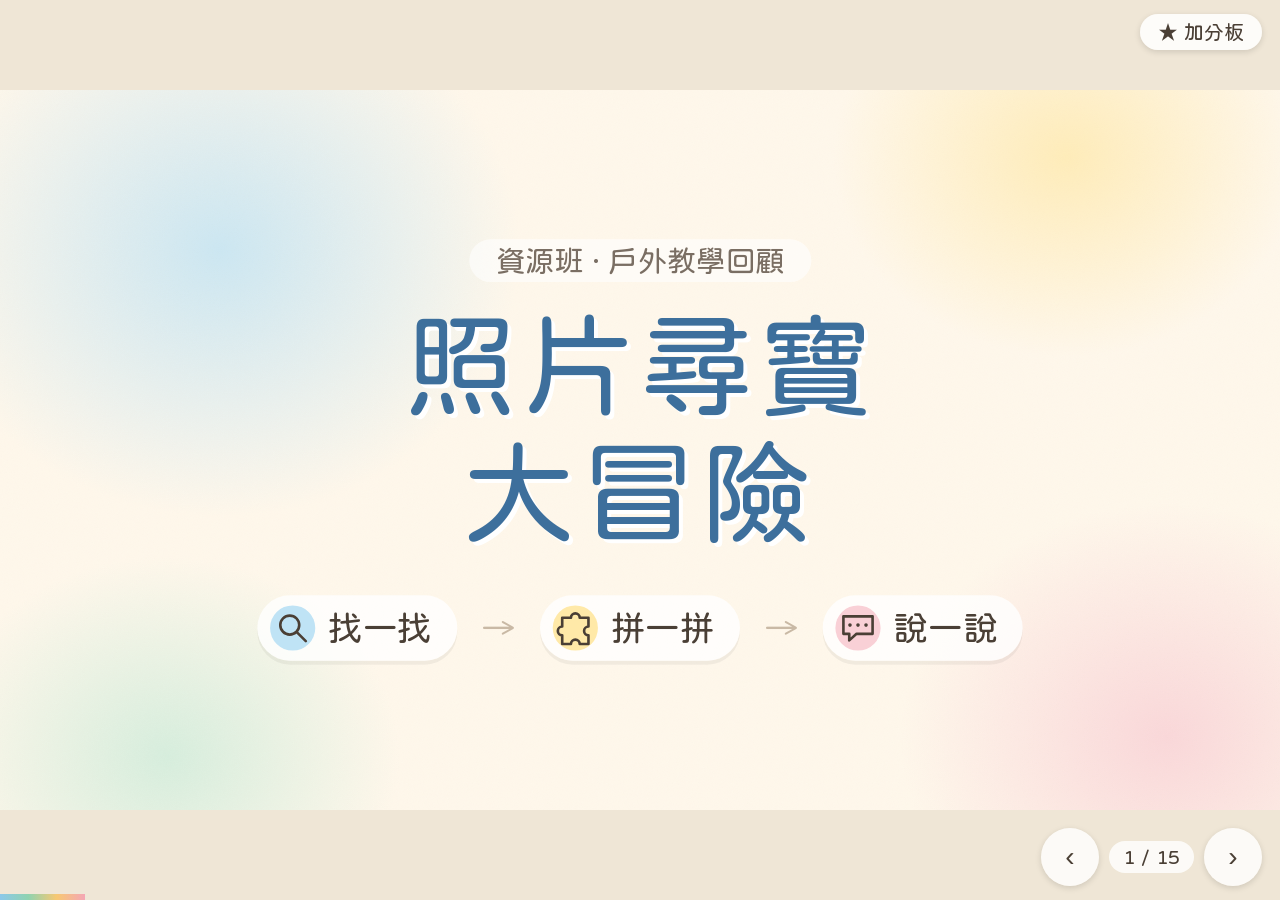
==== commit 9a03fca2: "更新為簡報夥伴的新版簡報（首頁與字型）" ====
--- a/index.html
+++ b/index.html
@@ -50,15 +50,15 @@
 <div class="steps3"><span><svg viewBox="0 0 64 64" width="70" height="70" aria-hidden="true"><circle cx="32" cy="32" r="31" fill="#BFE3F5"/><g fill="none" stroke="#4A3F35" stroke-width="3.6" stroke-linecap="round" stroke-linejoin="round"><circle cx="28" cy="28" r="13"/><path d="M38 38l12 12"/></g></svg>找一找</span><span class="arr">→</span><span><svg viewBox="0 0 64 64" width="70" height="70" aria-hidden="true"><circle cx="32" cy="32" r="31" fill="#FFE9A8"/><path d="M14 18h12a6 6 0 1 1 12 0h12v12a6 6 0 1 0 0 12v12H38a6 6 0 1 0-12 0H14V42a6 6 0 1 1 0-12z" fill="none" stroke="#4A3F35" stroke-width="3.6" stroke-linecap="round" stroke-linejoin="round"/></svg>拼一拼</span><span class="arr">→</span><span><svg viewBox="0 0 64 64" width="70" height="70" aria-hidden="true"><circle cx="32" cy="32" r="31" fill="#F9D0D6"/><g fill="none" stroke="#4A3F35" stroke-width="3.6" stroke-linecap="round" stroke-linejoin="round"><path d="M12 16h40v24H30l-10 9v-9h-8z"/><path d="M21 28h0M32 28h0M43 28h0" stroke-width="5"/></g></svg>說一說</span></div></section><section class="slide bg2"><h2>今天的任務</h2><div class="cards3">
 <div class="card c-sky"><svg viewBox="0 0 64 64" width="110" height="110" aria-hidden="true"><g fill="none" stroke="#4A3F35" stroke-width="3.6" stroke-linecap="round" stroke-linejoin="round"><circle cx="28" cy="28" r="13"/><path d="M38 38l12 12"/></g></svg><b>1　找一找</b><p>照片被切成兩半，<br>藏在教室的櫃子裡</p></div>
 <div class="card c-butter"><svg viewBox="0 0 64 64" width="110" height="110" aria-hidden="true"><path d="M14 18h12a6 6 0 1 1 12 0h12v12a6 6 0 1 0 0 12v12H38a6 6 0 1 0-12 0H14V42a6 6 0 1 1 0-12z" fill="none" stroke="#4A3F35" stroke-width="3.6" stroke-linecap="round" stroke-linejoin="round"/></svg><b>2　拼一拼</b><p>找到兩半，<br>把照片拼回來</p></div>
-<div class="card c-blush"><svg viewBox="0 0 64 64" width="110" height="110" aria-hidden="true"><g fill="none" stroke="#4A3F35" stroke-width="3.6" stroke-linecap="round" stroke-linejoin="round"><path d="M12 16h40v24H30l-10 9v-9h-8z"/><path d="M21 28h0M32 28h0M43 28h0" stroke-width="5"/></g></svg><b>3　說一說</b><p>用「人事時地物」<br>說照片的故事</p></div></div></section><section class="slide bg3"><h2>尋寶規則</h2><div class="rules"><div class="rule"><div class="ri"><svg viewBox="0 0 64 64" width="96" height="96" aria-hidden="true"><g fill="none" stroke="#4A3F35" stroke-width="3.6" stroke-linecap="round" stroke-linejoin="round"><circle cx="22" cy="24" r="7"/><circle cx="42" cy="24" r="7"/><path d="M10 50c0-8 5-13 12-13s12 5 12 13M30 50c0-8 5-13 12-13s12 5 12 13"/></g></svg></div><div><b>兩個人一起找</b><p>手牽手，一起走</p></div></div><div class="rule"><div class="ri"><svg viewBox="0 0 64 64" width="96" height="96" aria-hidden="true"><g fill="none" stroke="#4A3F35" stroke-width="3.6" stroke-linecap="round" stroke-linejoin="round"><rect x="15" y="10" width="34" height="44" rx="4"/><path d="M32 10v44M27 32h0M37 32h0"/></g></svg></div><div><b>去四個櫃子找</b><p>每個櫃子都可能有</p></div></div><div class="rule"><div class="ri"><svg viewBox="0 0 64 64" width="96" height="96" aria-hidden="true"><path d="M32 50S13 38 13 25a9.5 9.5 0 0 1 19-3 9.5 9.5 0 0 1 19 3c0 13-19 25-19 25z" fill="none" stroke="#4A3F35" stroke-width="3.6" stroke-linecap="round" stroke-linejoin="round"/></svg></div><div><b>輕輕開、輕輕關</b><p>櫃子和東西要愛惜</p></div></div><div class="rule"><div class="ri"><svg viewBox="0 0 64 64" width="96" height="96" aria-hidden="true"><g fill="none" stroke="#4A3F35" stroke-width="3.6" stroke-linecap="round" stroke-linejoin="round"><path d="M20 10v26h24V10M18 36h28M22 36v18M42 36v18M20 22h24"/></g></svg></div><div><b>找齊 4 片回座位</b><p>安靜坐好等大家</p></div></div></div>
-<div class="banner">看到別組的照片：<b>不要拿</b>，輕輕放回去</div></section><section class="slide bg4"><h2>寶藏藏在這四個櫃子</h2><div class="cabs4"><div class="cabc"><svg viewBox="0 0 100 100" width="210" height="210"><rect x="8" y="8" width="84" height="84" rx="10" fill="#FFFDF7" fill="none" stroke="#4A3F35" stroke-width="3" stroke-linecap="round" stroke-linejoin="round"/><path d="M8 36h84M8 64h84" fill="none" stroke="#4A3F35" stroke-width="3" stroke-linecap="round" stroke-linejoin="round"/><rect x="16" y="12" width="9" height="24" rx="2" fill="#F4A6B5" fill="none" stroke="#4A3F35" stroke-width="3" stroke-linecap="round" stroke-linejoin="round"/><rect x="19" y="40" width="9" height="24" rx="2" fill="#F4A6B5" fill="none" stroke="#4A3F35" stroke-width="3" stroke-linecap="round" stroke-linejoin="round"/><rect x="28" y="16" width="9" height="20" rx="2" fill="#8CC8EA" fill="none" stroke="#4A3F35" stroke-width="3" stroke-linecap="round" stroke-linejoin="round"/><rect x="31" y="44" width="9" height="20" rx="2" fill="#C4B2E8" fill="none" stroke="#4A3F35" stroke-width="3" stroke-linecap="round" stroke-linejoin="round"/><rect x="40" y="12" width="9" height="24" rx="2" fill="#F7C873" fill="none" stroke="#4A3F35" stroke-width="3" stroke-linecap="round" stroke-linejoin="round"/><rect x="43" y="40" width="9" height="24" rx="2" fill="#8FD3B0" fill="none" stroke="#4A3F35" stroke-width="3" stroke-linecap="round" stroke-linejoin="round"/><rect x="52" y="16" width="9" height="20" rx="2" fill="#8FD3B0" fill="none" stroke="#4A3F35" stroke-width="3" stroke-linecap="round" stroke-linejoin="round"/><rect x="55" y="44" width="9" height="20" rx="2" fill="#F7C873" fill="none" stroke="#4A3F35" stroke-width="3" stroke-linecap="round" stroke-linejoin="round"/><rect x="64" y="12" width="9" height="24" rx="2" fill="#C4B2E8" fill="none" stroke="#4A3F35" stroke-width="3" stroke-linecap="round" stroke-linejoin="round"/><rect x="67" y="40" width="9" height="24" rx="2" fill="#8CC8EA" fill="none" stroke="#4A3F35" stroke-width="3" stroke-linecap="round" stroke-linejoin="round"/><rect x="76" y="16" width="9" height="20" rx="2" fill="#F4A6B5" fill="none" stroke="#4A3F35" stroke-width="3" stroke-linecap="round" stroke-linejoin="round"/><rect x="79" y="44" width="9" height="20" rx="2" fill="#F4A6B5" fill="none" stroke="#4A3F35" stroke-width="3" stroke-linecap="round" stroke-linejoin="round"/><rect x="20" y="70" width="60" height="16" rx="4" fill="#FFE9A8" fill="none" stroke="#4A3F35" stroke-width="3" stroke-linecap="round" stroke-linejoin="round"/></svg><b>書櫃</b></div><div class="cabc"><svg viewBox="0 0 100 100" width="210" height="210"><rect x="8" y="8" width="84" height="84" rx="10" fill="#FFFDF7" fill="none" stroke="#4A3F35" stroke-width="3" stroke-linecap="round" stroke-linejoin="round"/><path d="M50 8v84" fill="none" stroke="#4A3F35" stroke-width="3" stroke-linecap="round" stroke-linejoin="round"/><circle cx="44" cy="50" r="2.5" fill="#4A3F35"/><circle cx="56" cy="50" r="2.5" fill="#4A3F35"/><path d="M50 22l5 10 11 1.5-8 7.5 2 11-10-5.5-10 5.5 2-11-8-7.5 11-1.5z" fill="#F7C873" stroke="#4A3F35" stroke-width="2.5" stroke-linejoin="round"/><rect x="32" y="64" width="36" height="20" rx="3" fill="#F4A6B5" fill="none" stroke="#4A3F35" stroke-width="3" stroke-linecap="round" stroke-linejoin="round"/><path d="M50 64v20" fill="none" stroke="#4A3F35" stroke-width="3" stroke-linecap="round" stroke-linejoin="round"/></svg><b>獎品櫃</b></div><div class="cabc"><svg viewBox="0 0 100 100" width="210" height="210"><rect x="8" y="8" width="84" height="84" rx="10" fill="#8CC8EA55" fill="none" stroke="#4A3F35" stroke-width="3" stroke-linecap="round" stroke-linejoin="round"/><path d="M8 50h84" fill="none" stroke="#4A3F35" stroke-width="3" stroke-linecap="round" stroke-linejoin="round"/><rect x="40" y="26" width="20" height="5" rx="2.5" fill="#4A3F35"/><rect x="40" y="68" width="20" height="5" rx="2.5" fill="#4A3F35"/><circle cx="78" cy="22" r="0"/><text x="50" y="47" font-size="0"/><circle cx="80" cy="80" r="15" fill="#fff" stroke="#4A3F35" stroke-width="2.5"/><text x="80" y="86.5" text-anchor="middle" font-size="18" fill="#4A3F35" font-family="Huninn">前</text></svg><b>前面櫃子</b></div><div class="cabc"><svg viewBox="0 0 100 100" width="210" height="210"><rect x="8" y="8" width="84" height="84" rx="10" fill="#8FD3B055" fill="none" stroke="#4A3F35" stroke-width="3" stroke-linecap="round" stroke-linejoin="round"/><path d="M8 50h84" fill="none" stroke="#4A3F35" stroke-width="3" stroke-linecap="round" stroke-linejoin="round"/><rect x="40" y="26" width="20" height="5" rx="2.5" fill="#4A3F35"/><rect x="40" y="68" width="20" height="5" rx="2.5" fill="#4A3F35"/><circle cx="78" cy="22" r="0"/><text x="50" y="47" font-size="0"/><circle cx="80" cy="80" r="15" fill="#fff" stroke="#4A3F35" stroke-width="2.5"/><text x="80" y="86.5" text-anchor="middle" font-size="18" fill="#4A3F35" font-family="Huninn">後</text></svg><b>後面櫃子</b></div></div><p class="foot">打開櫃子，<b>看一看、找一找</b>。找完記得關好喔！</p></section><section class="slide bg1"><h2>認識你的組別</h2><div class="groups"><div class="grp" style="background:#FBD9D6;border-color:#E0564F"><svg viewBox="0 0 100 100" width="150" height="150" fill="#E0564F" stroke="#fff" stroke-width="6" stroke-linejoin="round"><path d="M50 6l13 28 30 3-23 20 7 30-27-16-27 16 7-30L7 37l30-3z"/></svg><b style="color:#E0564F">第1組</b><span>紅色 ★</span><p>找 <em style="background:#E0564F">★</em> 標籤的照片<br>一共 <strong>4 片</strong></p></div><div class="grp" style="background:#D3E6F7;border-color:#3A7FC2"><svg viewBox="0 0 100 100" width="150" height="150" fill="#3A7FC2" stroke="#fff" stroke-width="6" stroke-linejoin="round"><circle cx="50" cy="50" r="40"/></svg><b style="color:#3A7FC2">第2組</b><span>藍色 ●</span><p>找 <em style="background:#3A7FC2">●</em> 標籤的照片<br>一共 <strong>4 片</strong></p></div><div class="grp" style="background:#D2EEDD;border-color:#3C9A63"><svg viewBox="0 0 100 100" width="150" height="150" fill="#3C9A63" stroke="#fff" stroke-width="6" stroke-linejoin="round"><path d="M50 8l44 80H6z"/></svg><b style="color:#3C9A63">第3組</b><span>綠色 ▲</span><p>找 <em style="background:#3C9A63">▲</em> 標籤的照片<br>一共 <strong>4 片</strong></p></div></div><p class="foot">看照片角落的標籤：顏色＋符號＝你們組的！</p></section><section class="slide bg2"><h2>人、事、時、地、物</h2><div class="w5"><div class="w" style="--c:#F4A6B5"><div class="wi"><svg viewBox="0 0 64 64" width="100" height="100" aria-hidden="true"><circle cx="32" cy="23" r="9" fill="none" stroke="#4A3F35" stroke-width="3.6" stroke-linecap="round" stroke-linejoin="round"/><path d="M16 50c0-9 7-15 16-15s16 6 16 15" fill="none" stroke="#4A3F35" stroke-width="3.6" stroke-linecap="round" stroke-linejoin="round"/></svg></div><b>人</b><p class="wq">照片裡有誰？</p><p class="wf">照片裡有＿＿＿</p></div><div class="w" style="--c:#F7C873"><div class="wi"><svg viewBox="0 0 64 64" width="100" height="100" aria-hidden="true"><g fill="none" stroke="#4A3F35" stroke-width="3.6" stroke-linecap="round" stroke-linejoin="round"><ellipse cx="24" cy="38" rx="6" ry="9"/><ellipse cx="41" cy="26" rx="6" ry="9"/></g><g fill="#4A3F35"><circle cx="19" cy="25" r="2.2"/><circle cx="25" cy="24" r="2.2"/><circle cx="30" cy="26" r="2.2"/><circle cx="36" cy="13" r="2.2"/><circle cx="42" cy="12" r="2.2"/><circle cx="47" cy="14" r="2.2"/></g></svg></div><b>事</b><p class="wq">他們在做什麼？</p><p class="wf">他們在＿＿＿</p></div><div class="w" style="--c:#8CC8EA"><div class="wi"><svg viewBox="0 0 64 64" width="100" height="100" aria-hidden="true"><circle cx="32" cy="32" r="18" fill="none" stroke="#4A3F35" stroke-width="3.6" stroke-linecap="round" stroke-linejoin="round"/><path d="M32 22v11l8 5" fill="none" stroke="#4A3F35" stroke-width="3.6" stroke-linecap="round" stroke-linejoin="round"/></svg></div><b>時</b><p class="wq">什麼時候？</p><p class="wf">＿＿＿</p></div><div class="w" style="--c:#8FD3B0"><div class="wi"><svg viewBox="0 0 64 64" width="100" height="100" aria-hidden="true"><path d="M32 51s-14-14-14-25a14 14 0 0 1 28 0c0 11-14 25-14 25z" fill="none" stroke="#4A3F35" stroke-width="3.6" stroke-linecap="round" stroke-linejoin="round"/><circle cx="32" cy="26" r="5" fill="none" stroke="#4A3F35" stroke-width="3.6" stroke-linecap="round" stroke-linejoin="round"/></svg></div><b>地</b><p class="wq">在哪裡？</p><p class="wf">在＿＿＿</p></div><div class="w" style="--c:#C4B2E8"><div class="wi"><svg viewBox="0 0 64 64" width="100" height="100" aria-hidden="true"><g fill="none" stroke="#4A3F35" stroke-width="3.6" stroke-linecap="round" stroke-linejoin="round"><rect x="15" y="27" width="34" height="22" rx="3"/><rect x="12" y="19" width="40" height="9" rx="3"/><path d="M32 19v30"/><path d="M32 19c-4-8-13-7-11-1 1 2 6 2 11 1zM32 19c4-8 13-7 11-1-1 2-6 2-11 1z"/></g></svg></div><b>物</b><p class="wq">看到什麼東西？</p><p class="wf">我看到＿＿＿</p></div></div><p class="foot">說完整的句子：「照片裡有… 他們在…」</p></section><section class="slide bg4 toolslide" data-tool="wheel"><div class="ph-wheel" style="width:100%;flex:1;display:flex"></div></section><section class="slide bg2 reveal"><div class="ph "><div class="tape"></div><img src="assets/photo1.jpg" alt="照片1"></div>
+<div class="card c-blush"><svg viewBox="0 0 64 64" width="110" height="110" aria-hidden="true"><g fill="none" stroke="#4A3F35" stroke-width="3.6" stroke-linecap="round" stroke-linejoin="round"><path d="M12 16h40v24H30l-10 9v-9h-8z"/><path d="M21 28h0M32 28h0M43 28h0" stroke-width="5"/></g></svg><b>3　說一說</b><p>用「人事時地物」<br>說照片的故事</p></div></div></section><section class="slide bg3"><h2>尋寶規則</h2><div class="rules"><div class="rule"><div class="ri"><svg viewBox="0 0 64 64" width="96" height="96" aria-hidden="true"><g fill="none" stroke="#4A3F35" stroke-width="3.6" stroke-linecap="round" stroke-linejoin="round"><circle cx="22" cy="24" r="7"/><circle cx="42" cy="24" r="7"/><path d="M10 50c0-8 5-13 12-13s12 5 12 13M30 50c0-8 5-13 12-13s12 5 12 13"/></g></svg></div><div><b>兩個人一起找</b></div></div><div class="rule"><div class="ri"><svg viewBox="0 0 64 64" width="96" height="96" aria-hidden="true"><g fill="none" stroke="#4A3F35" stroke-width="3.6" stroke-linecap="round" stroke-linejoin="round"><rect x="15" y="10" width="34" height="44" rx="4"/><path d="M32 10v44M27 32h0M37 32h0"/></g></svg></div><div><b>去四個櫃子找</b><p>每個櫃子都可能有</p></div></div><div class="rule"><div class="ri"><svg viewBox="0 0 64 64" width="96" height="96" aria-hidden="true"><path d="M32 50S13 38 13 25a9.5 9.5 0 0 1 19-3 9.5 9.5 0 0 1 19 3c0 13-19 25-19 25z" fill="none" stroke="#4A3F35" stroke-width="3.6" stroke-linecap="round" stroke-linejoin="round"/></svg></div><div><b>輕輕開、輕輕闔</b><p>櫃子和東西要愛惜</p></div></div><div class="rule"><div class="ri"><svg viewBox="0 0 64 64" width="96" height="96" aria-hidden="true"><g fill="none" stroke="#4A3F35" stroke-width="3.6" stroke-linecap="round" stroke-linejoin="round"><path d="M20 10v26h24V10M18 36h28M22 36v18M42 36v18M20 22h24"/></g></svg></div><div><b>找齊 2 片回座位</b><p>安靜坐好等大家</p></div></div></div>
+<div class="banner">看到別組的照片：<b>不要拿</b>，放回去</div></section><section class="slide bg4"><h2>寶藏藏在這四個櫃子</h2><div class="cabs4"><div class="cabc"><svg viewBox="0 0 100 100" width="210" height="210"><rect x="8" y="8" width="84" height="84" rx="10" fill="#FFFDF7" fill="none" stroke="#4A3F35" stroke-width="3" stroke-linecap="round" stroke-linejoin="round"/><path d="M8 36h84M8 64h84" fill="none" stroke="#4A3F35" stroke-width="3" stroke-linecap="round" stroke-linejoin="round"/><rect x="16" y="12" width="9" height="24" rx="2" fill="#F4A6B5" fill="none" stroke="#4A3F35" stroke-width="3" stroke-linecap="round" stroke-linejoin="round"/><rect x="19" y="40" width="9" height="24" rx="2" fill="#F4A6B5" fill="none" stroke="#4A3F35" stroke-width="3" stroke-linecap="round" stroke-linejoin="round"/><rect x="28" y="16" width="9" height="20" rx="2" fill="#8CC8EA" fill="none" stroke="#4A3F35" stroke-width="3" stroke-linecap="round" stroke-linejoin="round"/><rect x="31" y="44" width="9" height="20" rx="2" fill="#C4B2E8" fill="none" stroke="#4A3F35" stroke-width="3" stroke-linecap="round" stroke-linejoin="round"/><rect x="40" y="12" width="9" height="24" rx="2" fill="#F7C873" fill="none" stroke="#4A3F35" stroke-width="3" stroke-linecap="round" stroke-linejoin="round"/><rect x="43" y="40" width="9" height="24" rx="2" fill="#8FD3B0" fill="none" stroke="#4A3F35" stroke-width="3" stroke-linecap="round" stroke-linejoin="round"/><rect x="52" y="16" width="9" height="20" rx="2" fill="#8FD3B0" fill="none" stroke="#4A3F35" stroke-width="3" stroke-linecap="round" stroke-linejoin="round"/><rect x="55" y="44" width="9" height="20" rx="2" fill="#F7C873" fill="none" stroke="#4A3F35" stroke-width="3" stroke-linecap="round" stroke-linejoin="round"/><rect x="64" y="12" width="9" height="24" rx="2" fill="#C4B2E8" fill="none" stroke="#4A3F35" stroke-width="3" stroke-linecap="round" stroke-linejoin="round"/><rect x="67" y="40" width="9" height="24" rx="2" fill="#8CC8EA" fill="none" stroke="#4A3F35" stroke-width="3" stroke-linecap="round" stroke-linejoin="round"/><rect x="76" y="16" width="9" height="20" rx="2" fill="#F4A6B5" fill="none" stroke="#4A3F35" stroke-width="3" stroke-linecap="round" stroke-linejoin="round"/><rect x="79" y="44" width="9" height="20" rx="2" fill="#F4A6B5" fill="none" stroke="#4A3F35" stroke-width="3" stroke-linecap="round" stroke-linejoin="round"/><rect x="20" y="70" width="60" height="16" rx="4" fill="#FFE9A8" fill="none" stroke="#4A3F35" stroke-width="3" stroke-linecap="round" stroke-linejoin="round"/></svg><b>書櫃</b></div><div class="cabc"><svg viewBox="0 0 100 100" width="210" height="210"><rect x="8" y="8" width="84" height="84" rx="10" fill="#FFFDF7" fill="none" stroke="#4A3F35" stroke-width="3" stroke-linecap="round" stroke-linejoin="round"/><path d="M50 8v84" fill="none" stroke="#4A3F35" stroke-width="3" stroke-linecap="round" stroke-linejoin="round"/><circle cx="44" cy="50" r="2.5" fill="#4A3F35"/><circle cx="56" cy="50" r="2.5" fill="#4A3F35"/><path d="M50 22l5 10 11 1.5-8 7.5 2 11-10-5.5-10 5.5 2-11-8-7.5 11-1.5z" fill="#F7C873" stroke="#4A3F35" stroke-width="2.5" stroke-linejoin="round"/><rect x="32" y="64" width="36" height="20" rx="3" fill="#F4A6B5" fill="none" stroke="#4A3F35" stroke-width="3" stroke-linecap="round" stroke-linejoin="round"/><path d="M50 64v20" fill="none" stroke="#4A3F35" stroke-width="3" stroke-linecap="round" stroke-linejoin="round"/></svg><b>獎品櫃</b></div><div class="cabc"><svg viewBox="0 0 100 100" width="210" height="210"><rect x="8" y="8" width="84" height="84" rx="10" fill="#8CC8EA55" fill="none" stroke="#4A3F35" stroke-width="3" stroke-linecap="round" stroke-linejoin="round"/><path d="M8 50h84" fill="none" stroke="#4A3F35" stroke-width="3" stroke-linecap="round" stroke-linejoin="round"/><rect x="40" y="26" width="20" height="5" rx="2.5" fill="#4A3F35"/><rect x="40" y="68" width="20" height="5" rx="2.5" fill="#4A3F35"/><circle cx="78" cy="22" r="0"/><text x="50" y="47" font-size="0"/><circle cx="80" cy="80" r="15" fill="#fff" stroke="#4A3F35" stroke-width="2.5"/><text x="80" y="86.5" text-anchor="middle" font-size="18" fill="#4A3F35" font-family="Huninn">前</text></svg><b>前面櫃子</b></div><div class="cabc"><svg viewBox="0 0 100 100" width="210" height="210"><rect x="8" y="8" width="84" height="84" rx="10" fill="#8FD3B055" fill="none" stroke="#4A3F35" stroke-width="3" stroke-linecap="round" stroke-linejoin="round"/><path d="M8 50h84" fill="none" stroke="#4A3F35" stroke-width="3" stroke-linecap="round" stroke-linejoin="round"/><rect x="40" y="26" width="20" height="5" rx="2.5" fill="#4A3F35"/><rect x="40" y="68" width="20" height="5" rx="2.5" fill="#4A3F35"/><circle cx="78" cy="22" r="0"/><text x="50" y="47" font-size="0"/><circle cx="80" cy="80" r="15" fill="#fff" stroke="#4A3F35" stroke-width="2.5"/><text x="80" y="86.5" text-anchor="middle" font-size="18" fill="#4A3F35" font-family="Huninn">後</text></svg><b>後面櫃子</b></div></div><p class="foot"><b>看一看、找一找</b>。找完記得關好喔！</p></section><section class="slide bg1"><h2>認識你的組別</h2><div class="groups"><div class="grp" style="background:#FBD9D6;border-color:#E0564F"><svg viewBox="0 0 100 100" width="150" height="150" fill="#E0564F" stroke="#fff" stroke-width="6" stroke-linejoin="round"><path d="M50 6l13 28 30 3-23 20 7 30-27-16-27 16 7-30L7 37l30-3z"/></svg><b style="color:#E0564F">第1組</b><span>紅色 ★</span><p>找 <em style="background:#E0564F">★</em> 標籤的照片<br>一共 <strong>2 片</strong></p></div><div class="grp" style="background:#D3E6F7;border-color:#3A7FC2"><svg viewBox="0 0 100 100" width="150" height="150" fill="#3A7FC2" stroke="#fff" stroke-width="6" stroke-linejoin="round"><circle cx="50" cy="50" r="40"/></svg><b style="color:#3A7FC2">第2組</b><span>藍色 ●</span><p>找 <em style="background:#3A7FC2">●</em> 標籤的照片<br>一共 <strong>2 片</strong></p></div><div class="grp" style="background:#D2EEDD;border-color:#3C9A63"><svg viewBox="0 0 100 100" width="150" height="150" fill="#3C9A63" stroke="#fff" stroke-width="6" stroke-linejoin="round"><path d="M50 8l44 80H6z"/></svg><b style="color:#3C9A63">第3組</b><span>綠色 ▲</span><p>找 <em style="background:#3C9A63">▲</em> 標籤的照片<br>一共 <strong>2 片</strong></p></div></div><p class="foot">看照片角落的標籤：顏色＋符號＝你們組的！</p></section><section class="slide bg2"><h2>人、事、時、地、物</h2><div class="w5"><div class="w" style="--c:#F4A6B5"><div class="wi"><svg viewBox="0 0 64 64" width="100" height="100" aria-hidden="true"><circle cx="32" cy="23" r="9" fill="none" stroke="#4A3F35" stroke-width="3.6" stroke-linecap="round" stroke-linejoin="round"/><path d="M16 50c0-9 7-15 16-15s16 6 16 15" fill="none" stroke="#4A3F35" stroke-width="3.6" stroke-linecap="round" stroke-linejoin="round"/></svg></div><b>人</b><p class="wq">照片裡有誰？</p><p class="wf">照片裡有＿＿＿</p></div><div class="w" style="--c:#F7C873"><div class="wi"><svg viewBox="0 0 64 64" width="100" height="100" aria-hidden="true"><g fill="none" stroke="#4A3F35" stroke-width="3.6" stroke-linecap="round" stroke-linejoin="round"><ellipse cx="24" cy="38" rx="6" ry="9"/><ellipse cx="41" cy="26" rx="6" ry="9"/></g><g fill="#4A3F35"><circle cx="19" cy="25" r="2.2"/><circle cx="25" cy="24" r="2.2"/><circle cx="30" cy="26" r="2.2"/><circle cx="36" cy="13" r="2.2"/><circle cx="42" cy="12" r="2.2"/><circle cx="47" cy="14" r="2.2"/></g></svg></div><b>事</b><p class="wq">他們在做什麼？</p><p class="wf">他們在＿＿＿</p></div><div class="w" style="--c:#8CC8EA"><div class="wi"><svg viewBox="0 0 64 64" width="100" height="100" aria-hidden="true"><circle cx="32" cy="32" r="18" fill="none" stroke="#4A3F35" stroke-width="3.6" stroke-linecap="round" stroke-linejoin="round"/><path d="M32 22v11l8 5" fill="none" stroke="#4A3F35" stroke-width="3.6" stroke-linecap="round" stroke-linejoin="round"/></svg></div><b>時</b><p class="wq">什麼時候？</p><p class="wf">＿＿＿</p></div><div class="w" style="--c:#8FD3B0"><div class="wi"><svg viewBox="0 0 64 64" width="100" height="100" aria-hidden="true"><path d="M32 51s-14-14-14-25a14 14 0 0 1 28 0c0 11-14 25-14 25z" fill="none" stroke="#4A3F35" stroke-width="3.6" stroke-linecap="round" stroke-linejoin="round"/><circle cx="32" cy="26" r="5" fill="none" stroke="#4A3F35" stroke-width="3.6" stroke-linecap="round" stroke-linejoin="round"/></svg></div><b>地</b><p class="wq">在哪裡？</p><p class="wf">在＿＿＿</p></div><div class="w" style="--c:#C4B2E8"><div class="wi"><svg viewBox="0 0 64 64" width="100" height="100" aria-hidden="true"><g fill="none" stroke="#4A3F35" stroke-width="3.6" stroke-linecap="round" stroke-linejoin="round"><rect x="15" y="27" width="34" height="22" rx="3"/><rect x="12" y="19" width="40" height="9" rx="3"/><path d="M32 19v30"/><path d="M32 19c-4-8-13-7-11-1 1 2 6 2 11 1zM32 19c4-8 13-7 11-1-1 2-6 2-11 1z"/></g></svg></div><b>物</b><p class="wq">看到什麼東西？</p><p class="wf">我看到＿＿＿</p></div></div><p class="foot">說完整的句子：「照片裡有… 他們在…」</p></section><section class="slide bg4 toolslide" data-tool="wheel"><div class="ph-wheel" style="width:100%;flex:1;display:flex"></div></section><section class="slide bg2 reveal"><div class="ph "><div class="tape"></div><img src="assets/photo1.jpg" alt="照片1"></div>
 <div class="side"><div class="gt" style="background:#E0564F">★ 第1組 紅色</div><h3>揭曉！照片 1</h3><div class="codes">1-A ＋ 1-B</div><ul class="pr"><li style="--c:#F4A6B5"><span class="pi"><svg viewBox="0 0 64 64" width="56" height="56" aria-hidden="true"><circle cx="32" cy="23" r="9" fill="none" stroke="#4A3F35" stroke-width="3.6" stroke-linecap="round" stroke-linejoin="round"/><path d="M16 50c0-9 7-15 16-15s16 6 16 15" fill="none" stroke="#4A3F35" stroke-width="3.6" stroke-linecap="round" stroke-linejoin="round"/></svg></span><span class="pk">人</span><span class="pq">照片裡有誰？</span></li><li style="--c:#F7C873"><span class="pi"><svg viewBox="0 0 64 64" width="56" height="56" aria-hidden="true"><g fill="none" stroke="#4A3F35" stroke-width="3.6" stroke-linecap="round" stroke-linejoin="round"><ellipse cx="24" cy="38" rx="6" ry="9"/><ellipse cx="41" cy="26" rx="6" ry="9"/></g><g fill="#4A3F35"><circle cx="19" cy="25" r="2.2"/><circle cx="25" cy="24" r="2.2"/><circle cx="30" cy="26" r="2.2"/><circle cx="36" cy="13" r="2.2"/><circle cx="42" cy="12" r="2.2"/><circle cx="47" cy="14" r="2.2"/></g></svg></span><span class="pk">事</span><span class="pq">他們在做什麼？</span></li><li style="--c:#8CC8EA"><span class="pi"><svg viewBox="0 0 64 64" width="56" height="56" aria-hidden="true"><circle cx="32" cy="32" r="18" fill="none" stroke="#4A3F35" stroke-width="3.6" stroke-linecap="round" stroke-linejoin="round"/><path d="M32 22v11l8 5" fill="none" stroke="#4A3F35" stroke-width="3.6" stroke-linecap="round" stroke-linejoin="round"/></svg></span><span class="pk">時</span><span class="pq">什麼時候？</span></li><li style="--c:#8FD3B0"><span class="pi"><svg viewBox="0 0 64 64" width="56" height="56" aria-hidden="true"><path d="M32 51s-14-14-14-25a14 14 0 0 1 28 0c0 11-14 25-14 25z" fill="none" stroke="#4A3F35" stroke-width="3.6" stroke-linecap="round" stroke-linejoin="round"/><circle cx="32" cy="26" r="5" fill="none" stroke="#4A3F35" stroke-width="3.6" stroke-linecap="round" stroke-linejoin="round"/></svg></span><span class="pk">地</span><span class="pq">在哪裡？</span></li><li style="--c:#C4B2E8"><span class="pi"><svg viewBox="0 0 64 64" width="56" height="56" aria-hidden="true"><g fill="none" stroke="#4A3F35" stroke-width="3.6" stroke-linecap="round" stroke-linejoin="round"><rect x="15" y="27" width="34" height="22" rx="3"/><rect x="12" y="19" width="40" height="9" rx="3"/><path d="M32 19v30"/><path d="M32 19c-4-8-13-7-11-1 1 2 6 2 11 1zM32 19c4-8 13-7 11-1-1 2-6 2-11 1z"/></g></svg></span><span class="pk">物</span><span class="pq">看到什麼東西？</span></li></ul></div></section><section class="slide bg3 reveal"><div class="ph "><div class="tape"></div><img src="assets/photo2.jpg" alt="照片2"></div>
 <div class="side"><div class="gt" style="background:#E0564F">★ 第1組 紅色</div><h3>揭曉！照片 2</h3><div class="codes">2-A ＋ 2-B</div><ul class="pr"><li style="--c:#F4A6B5"><span class="pi"><svg viewBox="0 0 64 64" width="56" height="56" aria-hidden="true"><circle cx="32" cy="23" r="9" fill="none" stroke="#4A3F35" stroke-width="3.6" stroke-linecap="round" stroke-linejoin="round"/><path d="M16 50c0-9 7-15 16-15s16 6 16 15" fill="none" stroke="#4A3F35" stroke-width="3.6" stroke-linecap="round" stroke-linejoin="round"/></svg></span><span class="pk">人</span><span class="pq">照片裡有誰？</span></li><li style="--c:#F7C873"><span class="pi"><svg viewBox="0 0 64 64" width="56" height="56" aria-hidden="true"><g fill="none" stroke="#4A3F35" stroke-width="3.6" stroke-linecap="round" stroke-linejoin="round"><ellipse cx="24" cy="38" rx="6" ry="9"/><ellipse cx="41" cy="26" rx="6" ry="9"/></g><g fill="#4A3F35"><circle cx="19" cy="25" r="2.2"/><circle cx="25" cy="24" r="2.2"/><circle cx="30" cy="26" r="2.2"/><circle cx="36" cy="13" r="2.2"/><circle cx="42" cy="12" r="2.2"/><circle cx="47" cy="14" r="2.2"/></g></svg></span><span class="pk">事</span><span class="pq">他們在做什麼？</span></li><li style="--c:#8CC8EA"><span class="pi"><svg viewBox="0 0 64 64" width="56" height="56" aria-hidden="true"><circle cx="32" cy="32" r="18" fill="none" stroke="#4A3F35" stroke-width="3.6" stroke-linecap="round" stroke-linejoin="round"/><path d="M32 22v11l8 5" fill="none" stroke="#4A3F35" stroke-width="3.6" stroke-linecap="round" stroke-linejoin="round"/></svg></span><span class="pk">時</span><span class="pq">什麼時候？</span></li><li style="--c:#8FD3B0"><span class="pi"><svg viewBox="0 0 64 64" width="56" height="56" aria-hidden="true"><path d="M32 51s-14-14-14-25a14 14 0 0 1 28 0c0 11-14 25-14 25z" fill="none" stroke="#4A3F35" stroke-width="3.6" stroke-linecap="round" stroke-linejoin="round"/><circle cx="32" cy="26" r="5" fill="none" stroke="#4A3F35" stroke-width="3.6" stroke-linecap="round" stroke-linejoin="round"/></svg></span><span class="pk">地</span><span class="pq">在哪裡？</span></li><li style="--c:#C4B2E8"><span class="pi"><svg viewBox="0 0 64 64" width="56" height="56" aria-hidden="true"><g fill="none" stroke="#4A3F35" stroke-width="3.6" stroke-linecap="round" stroke-linejoin="round"><rect x="15" y="27" width="34" height="22" rx="3"/><rect x="12" y="19" width="40" height="9" rx="3"/><path d="M32 19v30"/><path d="M32 19c-4-8-13-7-11-1 1 2 6 2 11 1zM32 19c4-8 13-7 11-1-1 2-6 2-11 1z"/></g></svg></span><span class="pk">物</span><span class="pq">看到什麼東西？</span></li></ul></div></section><section class="slide bg4 reveal"><div class="ph wide"><div class="tape"></div><img src="assets/photo3.jpg" alt="照片3"></div>
 <div class="side"><div class="gt" style="background:#3A7FC2">● 第2組 藍色</div><h3>揭曉！照片 3</h3><div class="codes">3-A ＋ 3-B</div><ul class="pr"><li style="--c:#F4A6B5"><span class="pi"><svg viewBox="0 0 64 64" width="56" height="56" aria-hidden="true"><circle cx="32" cy="23" r="9" fill="none" stroke="#4A3F35" stroke-width="3.6" stroke-linecap="round" stroke-linejoin="round"/><path d="M16 50c0-9 7-15 16-15s16 6 16 15" fill="none" stroke="#4A3F35" stroke-width="3.6" stroke-linecap="round" stroke-linejoin="round"/></svg></span><span class="pk">人</span><span class="pq">照片裡有誰？</span></li><li style="--c:#F7C873"><span class="pi"><svg viewBox="0 0 64 64" width="56" height="56" aria-hidden="true"><g fill="none" stroke="#4A3F35" stroke-width="3.6" stroke-linecap="round" stroke-linejoin="round"><ellipse cx="24" cy="38" rx="6" ry="9"/><ellipse cx="41" cy="26" rx="6" ry="9"/></g><g fill="#4A3F35"><circle cx="19" cy="25" r="2.2"/><circle cx="25" cy="24" r="2.2"/><circle cx="30" cy="26" r="2.2"/><circle cx="36" cy="13" r="2.2"/><circle cx="42" cy="12" r="2.2"/><circle cx="47" cy="14" r="2.2"/></g></svg></span><span class="pk">事</span><span class="pq">他們在做什麼？</span></li><li style="--c:#8CC8EA"><span class="pi"><svg viewBox="0 0 64 64" width="56" height="56" aria-hidden="true"><circle cx="32" cy="32" r="18" fill="none" stroke="#4A3F35" stroke-width="3.6" stroke-linecap="round" stroke-linejoin="round"/><path d="M32 22v11l8 5" fill="none" stroke="#4A3F35" stroke-width="3.6" stroke-linecap="round" stroke-linejoin="round"/></svg></span><span class="pk">時</span><span class="pq">什麼時候？</span></li><li style="--c:#8FD3B0"><span class="pi"><svg viewBox="0 0 64 64" width="56" height="56" aria-hidden="true"><path d="M32 51s-14-14-14-25a14 14 0 0 1 28 0c0 11-14 25-14 25z" fill="none" stroke="#4A3F35" stroke-width="3.6" stroke-linecap="round" stroke-linejoin="round"/><circle cx="32" cy="26" r="5" fill="none" stroke="#4A3F35" stroke-width="3.6" stroke-linecap="round" stroke-linejoin="round"/></svg></span><span class="pk">地</span><span class="pq">在哪裡？</span></li><li style="--c:#C4B2E8"><span class="pi"><svg viewBox="0 0 64 64" width="56" height="56" aria-hidden="true"><g fill="none" stroke="#4A3F35" stroke-width="3.6" stroke-linecap="round" stroke-linejoin="round"><rect x="15" y="27" width="34" height="22" rx="3"/><rect x="12" y="19" width="40" height="9" rx="3"/><path d="M32 19v30"/><path d="M32 19c-4-8-13-7-11-1 1 2 6 2 11 1zM32 19c4-8 13-7 11-1-1 2-6 2-11 1z"/></g></svg></span><span class="pk">物</span><span class="pq">看到什麼東西？</span></li></ul></div></section><section class="slide bg1 reveal"><div class="ph wide"><div class="tape"></div><img src="assets/photo4.jpg" alt="照片4"></div>
 <div class="side"><div class="gt" style="background:#3A7FC2">● 第2組 藍色</div><h3>揭曉！照片 4</h3><div class="codes">4-A ＋ 4-B</div><ul class="pr"><li style="--c:#F4A6B5"><span class="pi"><svg viewBox="0 0 64 64" width="56" height="56" aria-hidden="true"><circle cx="32" cy="23" r="9" fill="none" stroke="#4A3F35" stroke-width="3.6" stroke-linecap="round" stroke-linejoin="round"/><path d="M16 50c0-9 7-15 16-15s16 6 16 15" fill="none" stroke="#4A3F35" stroke-width="3.6" stroke-linecap="round" stroke-linejoin="round"/></svg></span><span class="pk">人</span><span class="pq">照片裡有誰？</span></li><li style="--c:#F7C873"><span class="pi"><svg viewBox="0 0 64 64" width="56" height="56" aria-hidden="true"><g fill="none" stroke="#4A3F35" stroke-width="3.6" stroke-linecap="round" stroke-linejoin="round"><ellipse cx="24" cy="38" rx="6" ry="9"/><ellipse cx="41" cy="26" rx="6" ry="9"/></g><g fill="#4A3F35"><circle cx="19" cy="25" r="2.2"/><circle cx="25" cy="24" r="2.2"/><circle cx="30" cy="26" r="2.2"/><circle cx="36" cy="13" r="2.2"/><circle cx="42" cy="12" r="2.2"/><circle cx="47" cy="14" r="2.2"/></g></svg></span><span class="pk">事</span><span class="pq">他們在做什麼？</span></li><li style="--c:#8CC8EA"><span class="pi"><svg viewBox="0 0 64 64" width="56" height="56" aria-hidden="true"><circle cx="32" cy="32" r="18" fill="none" stroke="#4A3F35" stroke-width="3.6" stroke-linecap="round" stroke-linejoin="round"/><path d="M32 22v11l8 5" fill="none" stroke="#4A3F35" stroke-width="3.6" stroke-linecap="round" stroke-linejoin="round"/></svg></span><span class="pk">時</span><span class="pq">什麼時候？</span></li><li style="--c:#8FD3B0"><span class="pi"><svg viewBox="0 0 64 64" width="56" height="56" aria-hidden="true"><path d="M32 51s-14-14-14-25a14 14 0 0 1 28 0c0 11-14 25-14 25z" fill="none" stroke="#4A3F35" stroke-width="3.6" stroke-linecap="round" stroke-linejoin="round"/><circle cx="32" cy="26" r="5" fill="none" stroke="#4A3F35" stroke-width="3.6" stroke-linecap="round" stroke-linejoin="round"/></svg></span><span class="pk">地</span><span class="pq">在哪裡？</span></li><li style="--c:#C4B2E8"><span class="pi"><svg viewBox="0 0 64 64" width="56" height="56" aria-hidden="true"><g fill="none" stroke="#4A3F35" stroke-width="3.6" stroke-linecap="round" stroke-linejoin="round"><rect x="15" y="27" width="34" height="22" rx="3"/><rect x="12" y="19" width="40" height="9" rx="3"/><path d="M32 19v30"/><path d="M32 19c-4-8-13-7-11-1 1 2 6 2 11 1zM32 19c4-8 13-7 11-1-1 2-6 2-11 1z"/></g></svg></span><span class="pk">物</span><span class="pq">看到什麼東西？</span></li></ul></div></section><section class="slide bg2 reveal"><div class="ph "><div class="tape"></div><img src="assets/photo5.jpg" alt="照片5"></div>
 <div class="side"><div class="gt" style="background:#3C9A63">▲ 第3組 綠色</div><h3>揭曉！照片 5</h3><div class="codes">5-A ＋ 5-B</div><ul class="pr"><li style="--c:#F4A6B5"><span class="pi"><svg viewBox="0 0 64 64" width="56" height="56" aria-hidden="true"><circle cx="32" cy="23" r="9" fill="none" stroke="#4A3F35" stroke-width="3.6" stroke-linecap="round" stroke-linejoin="round"/><path d="M16 50c0-9 7-15 16-15s16 6 16 15" fill="none" stroke="#4A3F35" stroke-width="3.6" stroke-linecap="round" stroke-linejoin="round"/></svg></span><span class="pk">人</span><span class="pq">照片裡有誰？</span></li><li style="--c:#F7C873"><span class="pi"><svg viewBox="0 0 64 64" width="56" height="56" aria-hidden="true"><g fill="none" stroke="#4A3F35" stroke-width="3.6" stroke-linecap="round" stroke-linejoin="round"><ellipse cx="24" cy="38" rx="6" ry="9"/><ellipse cx="41" cy="26" rx="6" ry="9"/></g><g fill="#4A3F35"><circle cx="19" cy="25" r="2.2"/><circle cx="25" cy="24" r="2.2"/><circle cx="30" cy="26" r="2.2"/><circle cx="36" cy="13" r="2.2"/><circle cx="42" cy="12" r="2.2"/><circle cx="47" cy="14" r="2.2"/></g></svg></span><span class="pk">事</span><span class="pq">他們在做什麼？</span></li><li style="--c:#8CC8EA"><span class="pi"><svg viewBox="0 0 64 64" width="56" height="56" aria-hidden="true"><circle cx="32" cy="32" r="18" fill="none" stroke="#4A3F35" stroke-width="3.6" stroke-linecap="round" stroke-linejoin="round"/><path d="M32 22v11l8 5" fill="none" stroke="#4A3F35" stroke-width="3.6" stroke-linecap="round" stroke-linejoin="round"/></svg></span><span class="pk">時</span><span class="pq">什麼時候？</span></li><li style="--c:#8FD3B0"><span class="pi"><svg viewBox="0 0 64 64" width="56" height="56" aria-hidden="true"><path d="M32 51s-14-14-14-25a14 14 0 0 1 28 0c0 11-14 25-14 25z" fill="none" stroke="#4A3F35" stroke-width="3.6" stroke-linecap="round" stroke-linejoin="round"/><circle cx="32" cy="26" r="5" fill="none" stroke="#4A3F35" stroke-width="3.6" stroke-linecap="round" stroke-linejoin="round"/></svg></span><span class="pk">地</span><span class="pq">在哪裡？</span></li><li style="--c:#C4B2E8"><span class="pi"><svg viewBox="0 0 64 64" width="56" height="56" aria-hidden="true"><g fill="none" stroke="#4A3F35" stroke-width="3.6" stroke-linecap="round" stroke-linejoin="round"><rect x="15" y="27" width="34" height="22" rx="3"/><rect x="12" y="19" width="40" height="9" rx="3"/><path d="M32 19v30"/><path d="M32 19c-4-8-13-7-11-1 1 2 6 2 11 1zM32 19c4-8 13-7 11-1-1 2-6 2-11 1z"/></g></svg></span><span class="pk">物</span><span class="pq">看到什麼東西？</span></li></ul></div></section><section class="slide bg3 reveal"><div class="ph "><div class="tape"></div><img src="assets/photo6.jpg" alt="照片6"></div>
 <div class="side"><div class="gt" style="background:#3C9A63">▲ 第3組 綠色</div><h3>揭曉！照片 6</h3><div class="codes">6-A ＋ 6-B</div><ul class="pr"><li style="--c:#F4A6B5"><span class="pi"><svg viewBox="0 0 64 64" width="56" height="56" aria-hidden="true"><circle cx="32" cy="23" r="9" fill="none" stroke="#4A3F35" stroke-width="3.6" stroke-linecap="round" stroke-linejoin="round"/><path d="M16 50c0-9 7-15 16-15s16 6 16 15" fill="none" stroke="#4A3F35" stroke-width="3.6" stroke-linecap="round" stroke-linejoin="round"/></svg></span><span class="pk">人</span><span class="pq">照片裡有誰？</span></li><li style="--c:#F7C873"><span class="pi"><svg viewBox="0 0 64 64" width="56" height="56" aria-hidden="true"><g fill="none" stroke="#4A3F35" stroke-width="3.6" stroke-linecap="round" stroke-linejoin="round"><ellipse cx="24" cy="38" rx="6" ry="9"/><ellipse cx="41" cy="26" rx="6" ry="9"/></g><g fill="#4A3F35"><circle cx="19" cy="25" r="2.2"/><circle cx="25" cy="24" r="2.2"/><circle cx="30" cy="26" r="2.2"/><circle cx="36" cy="13" r="2.2"/><circle cx="42" cy="12" r="2.2"/><circle cx="47" cy="14" r="2.2"/></g></svg></span><span class="pk">事</span><span class="pq">他們在做什麼？</span></li><li style="--c:#8CC8EA"><span class="pi"><svg viewBox="0 0 64 64" width="56" height="56" aria-hidden="true"><circle cx="32" cy="32" r="18" fill="none" stroke="#4A3F35" stroke-width="3.6" stroke-linecap="round" stroke-linejoin="round"/><path d="M32 22v11l8 5" fill="none" stroke="#4A3F35" stroke-width="3.6" stroke-linecap="round" stroke-linejoin="round"/></svg></span><span class="pk">時</span><span class="pq">什麼時候？</span></li><li style="--c:#8FD3B0"><span class="pi"><svg viewBox="0 0 64 64" width="56" height="56" aria-hidden="true"><path d="M32 51s-14-14-14-25a14 14 0 0 1 28 0c0 11-14 25-14 25z" fill="none" stroke="#4A3F35" stroke-width="3.6" stroke-linecap="round" stroke-linejoin="round"/><circle cx="32" cy="26" r="5" fill="none" stroke="#4A3F35" stroke-width="3.6" stroke-linecap="round" stroke-linejoin="round"/></svg></span><span class="pk">地</span><span class="pq">在哪裡？</span></li><li style="--c:#C4B2E8"><span class="pi"><svg viewBox="0 0 64 64" width="56" height="56" aria-hidden="true"><g fill="none" stroke="#4A3F35" stroke-width="3.6" stroke-linecap="round" stroke-linejoin="round"><rect x="15" y="27" width="34" height="22" rx="3"/><rect x="12" y="19" width="40" height="9" rx="3"/><path d="M32 19v30"/><path d="M32 19c-4-8-13-7-11-1 1 2 6 2 11 1zM32 19c4-8 13-7 11-1-1 2-6 2-11 1z"/></g></svg></span><span class="pk">物</span><span class="pq">看到什麼東西？</span></li></ul></div></section><section class="slide bg2 toolslide" data-tool="board"><div class="ph-board" style="width:100%;flex:1;display:flex"></div></section><section class="slide bg3 title"><h1 class="end">你們好棒！</h1><p class="big">謝謝大家一起找、一起拼、一起說</p>
-<div class="end3"><span><svg viewBox="0 0 64 64" width="70" height="70" aria-hidden="true"><circle cx="32" cy="32" r="31" fill="#BFE3F5"/><g fill="none" stroke="#4A3F35" stroke-width="3.6" stroke-linecap="round" stroke-linejoin="round"><rect x="15" y="10" width="34" height="44" rx="4"/><path d="M32 10v44M27 32h0M37 32h0"/></g></svg>櫃子關好了嗎？</span><span><svg viewBox="0 0 64 64" width="70" height="70" aria-hidden="true"><circle cx="32" cy="32" r="31" fill="#FFE9A8"/><path d="M14 18h12a6 6 0 1 1 12 0h12v12a6 6 0 1 0 0 12v12H38a6 6 0 1 0-12 0H14V42a6 6 0 1 1 0-12z" fill="none" stroke="#4A3F35" stroke-width="3.6" stroke-linecap="round" stroke-linejoin="round"/></svg>照片收好了嗎？</span><span><svg viewBox="0 0 64 64" width="70" height="70" aria-hidden="true"><circle cx="32" cy="32" r="31" fill="#F9D0D6"/><path d="M32 50S13 38 13 25a9.5 9.5 0 0 1 19-3 9.5 9.5 0 0 1 19 3c0 13-19 25-19 25z" fill="none" stroke="#4A3F35" stroke-width="3.6" stroke-linecap="round" stroke-linejoin="round"/></svg>給夥伴拍拍手</span></div></section></div><div id="bar"></div><button id="sbBtn" aria-label="打開加分板">★ 加分板</button><div id="nav"><button id="prev" aria-label="上一頁">‹</button><span id="count"></span><button id="next" aria-label="下一頁">›</button></div>
+<div class="end3"><span><svg viewBox="0 0 64 64" width="70" height="70" aria-hidden="true"><circle cx="32" cy="32" r="31" fill="#FFE9A8"/><path d="M14 18h12a6 6 0 1 1 12 0h12v12a6 6 0 1 0 0 12v12H38a6 6 0 1 0-12 0H14V42a6 6 0 1 1 0-12z" fill="none" stroke="#4A3F35" stroke-width="3.6" stroke-linecap="round" stroke-linejoin="round"/></svg>照片收好了嗎？</span><span><svg viewBox="0 0 64 64" width="70" height="70" aria-hidden="true"><circle cx="32" cy="32" r="31" fill="#F9D0D6"/><path d="M32 50S13 38 13 25a9.5 9.5 0 0 1 19-3 9.5 9.5 0 0 1 19 3c0 13-19 25-19 25z" fill="none" stroke="#4A3F35" stroke-width="3.6" stroke-linecap="round" stroke-linejoin="round"/></svg>給夥伴拍拍手</span></div></section></div><div id="bar"></div><button id="sbBtn" aria-label="打開加分板">★ 加分板</button><div id="nav"><button id="prev" aria-label="上一頁">‹</button><span id="count"></span><button id="next" aria-label="下一頁">›</button></div>
 <script src="assets/tools.js"></script><script>const S=[...document.querySelectorAll('.slide')],N=S.length;let i=0;
 function fit(){const st=document.getElementById('stage');const k=Math.min(innerWidth/1920,innerHeight/1080);st.style.transform=`scale(${k}) translate(-50%,-50%)`;st.style.transformOrigin='0 0';st.style.left='50%';st.style.top='50%';st.style.transform=`translate(-50%,-50%) scale(${k})`;st.style.transformOrigin='center center'}
 function go(n){i=Math.max(0,Math.min(N-1,n));S.forEach((s,j)=>s.classList.toggle('on',j===i));document.getElementById('count').textContent=(i+1)+' / '+N;document.getElementById('bar').style.width=((i+1)/N*100)+'%';history.replaceState(null,'','#'+(i+1));const b=document.getElementById('sbBtn');if(b)b.textContent=(i===SB&&back!==null)?'↩ 回到第 '+(back+1)+' 頁':'★ 加分板'}
--- a/assets/tools.css
+++ b/assets/tools.css
@@ -0,0 +1,47 @@
+/* 照片尋寶：輪盤＋加分板 */
+.tool-wrap{display:flex;align-items:center;gap:70px;width:100%;flex:1}
+.wheel-box{position:relative;width:840px;height:840px;flex:none}
+.wheel-rot{position:absolute;inset:20px;border-radius:50%;transition:transform 4.8s cubic-bezier(.12,.7,.18,1);box-shadow:0 18px 0 #0000000f,0 0 0 16px #fff,0 0 0 22px #F4D9A8}
+.wheel-rot svg{width:100%;height:100%;display:block}
+.wheel-pointer{position:absolute;left:50%;top:-6px;width:90px;height:110px;margin-left:-45px;z-index:3;filter:drop-shadow(0 6px 4px #0003)}
+.wheel-hub{position:absolute;left:50%;top:50%;width:200px;height:200px;margin:-100px;border-radius:50%;border:10px solid #fff;background:#FFE9A8;font:inherit;font-size:64px;color:#4A3F35;cursor:pointer;z-index:4;box-shadow:0 8px 0 #0000001a}
+.wheel-hub:active{transform:scale(.96)}.wheel-hub:disabled{cursor:default;opacity:.9}
+.wheel-side{flex:1;display:flex;flex-direction:column;gap:28px;align-items:flex-start}
+.wheel-side h2{margin-bottom:0}
+.result{width:100%;min-height:300px;background:#fffd;border-radius:56px;display:flex;flex-direction:column;align-items:center;justify-content:center;box-shadow:0 10px 0 #0000000d;border:6px dashed #F4A6B5}
+.result .lab{font-size:42px;color:#7a6e63}.result .num{font-size:190px;line-height:1.05;color:#e07a8b;letter-spacing:6px}
+.result.pop .num{animation:pop .7s cubic-bezier(.3,1.6,.5,1)}@keyframes pop{0%{transform:scale(.3)}100%{transform:scale(1)}}
+.row-ctl{display:flex;gap:22px;align-items:center;flex-wrap:wrap}
+.toggle{display:flex;align-items:center;gap:18px;font-size:42px;cursor:pointer;background:#fffd;border-radius:40px;padding:12px 30px 12px 16px;user-select:none}
+.toggle input{display:none}.toggle .sw{width:96px;height:54px;border-radius:30px;background:#ddd3c4;position:relative;transition:.2s}
+.toggle .sw::after{content:'';position:absolute;left:6px;top:6px;width:42px;height:42px;border-radius:50%;background:#fff;transition:.2s;box-shadow:0 2px 4px #0003}
+.toggle input:checked+.sw{background:#8FD3B0}.toggle input:checked+.sw::after{left:48px}
+.pbtn{font:inherit;font-size:40px;color:#4A3F35;border:none;border-radius:40px;padding:14px 38px;background:#BFE3F5;cursor:pointer;box-shadow:0 6px 0 #0000001a}
+.pbtn:active{transform:translateY(3px);box-shadow:0 3px 0 #0000001a}.pbtn.pink{background:#F9D0D6}
+.picked{display:flex;gap:14px;flex-wrap:wrap;font-size:34px;color:#7a6e63;align-items:center;min-height:60px}
+.picked span{background:#fff;border-radius:24px;padding:4px 20px;color:#4A3F35}
+.hint{font-size:32px;color:#7a6e63}
+.confetti,.slide>.confetti{position:absolute;inset:0;pointer-events:none;overflow:hidden;z-index:20}
+.confetti i{position:absolute;top:-40px;width:22px;height:34px;border-radius:6px;animation:fall linear forwards}
+@keyframes fall{to{transform:translate(var(--dx),1200px) rotate(var(--r));opacity:.9}}
+/* scoreboard */
+.sb{width:100%;flex:1;display:flex;flex-direction:column;align-items:center}
+.sb-top{display:flex;gap:24px;align-items:center;margin-bottom:34px}
+.tab{font:inherit;font-size:44px;border:none;border-radius:40px;padding:12px 44px;background:#fff9;color:#7a6e63;cursor:pointer}
+.tab.on{background:#FFE9A8;color:#4A3F35;box-shadow:0 6px 0 #0000001a}
+.sb-pane{display:none;width:100%;justify-content:center;gap:50px;flex-wrap:wrap}.sb-pane.on{display:flex}
+.gcard{width:500px;height:640px;border-radius:60px;border:8px solid;display:flex;flex-direction:column;align-items:center;justify-content:center;gap:4px;box-shadow:0 10px 0 #0000000d}
+.gcard .nm{font-size:66px}.gcard .score{font-size:190px;line-height:1}
+.stars{display:flex;flex-wrap:wrap;justify-content:center;gap:4px;width:420px;min-height:96px;align-content:center;font-size:40px;line-height:1}
+.stars .more{font-size:36px;color:#7a6e63;margin-left:6px}
+.pm{display:flex;gap:40px;margin-top:18px}
+.pm button{width:130px;height:130px;border-radius:50%;border:6px solid #fff;font:inherit;font-size:96px;line-height:1;color:#fff;cursor:pointer;box-shadow:0 8px 0 #0000001f;padding-bottom:10px}
+.pm button:active{transform:translateY(4px);box-shadow:0 4px 0 #0000001f}.pm .minus{background:#c9bcab!important}
+.pcard{width:520px;height:300px;border-radius:48px;background:#fffd;display:grid;grid-template-columns:1fr auto;grid-template-rows:auto 1fr;padding:22px 34px;box-shadow:0 10px 0 #0000000d;border-top:18px solid var(--c)}
+.pcard .no{font-size:72px}.pcard .score{font-size:120px;line-height:1;text-align:right}
+.pcard .stars{width:auto;justify-content:flex-start;font-size:30px;min-height:0;grid-column:1}
+.pcard .pm{grid-column:2;margin-top:0;gap:22px;align-self:end}.pcard .pm button{width:96px;height:96px;font-size:70px;padding-bottom:8px}
+.bump{animation:bump .35s ease}@keyframes bump{50%{transform:scale(1.25)}}
+#sbBtn{position:fixed;right:18px;top:14px;z-index:9;font:inherit;font-size:20px;border:none;border-radius:24px;padding:8px 18px;background:#ffffffd9;color:#4A3F35;cursor:pointer;box-shadow:0 2px 6px #0002}
+body.shot #sbBtn{display:none}
+.wheel-rot .lbl{transform-box:fill-box;transform-origin:center;transition:transform 4.8s cubic-bezier(.12,.7,.18,1)}
